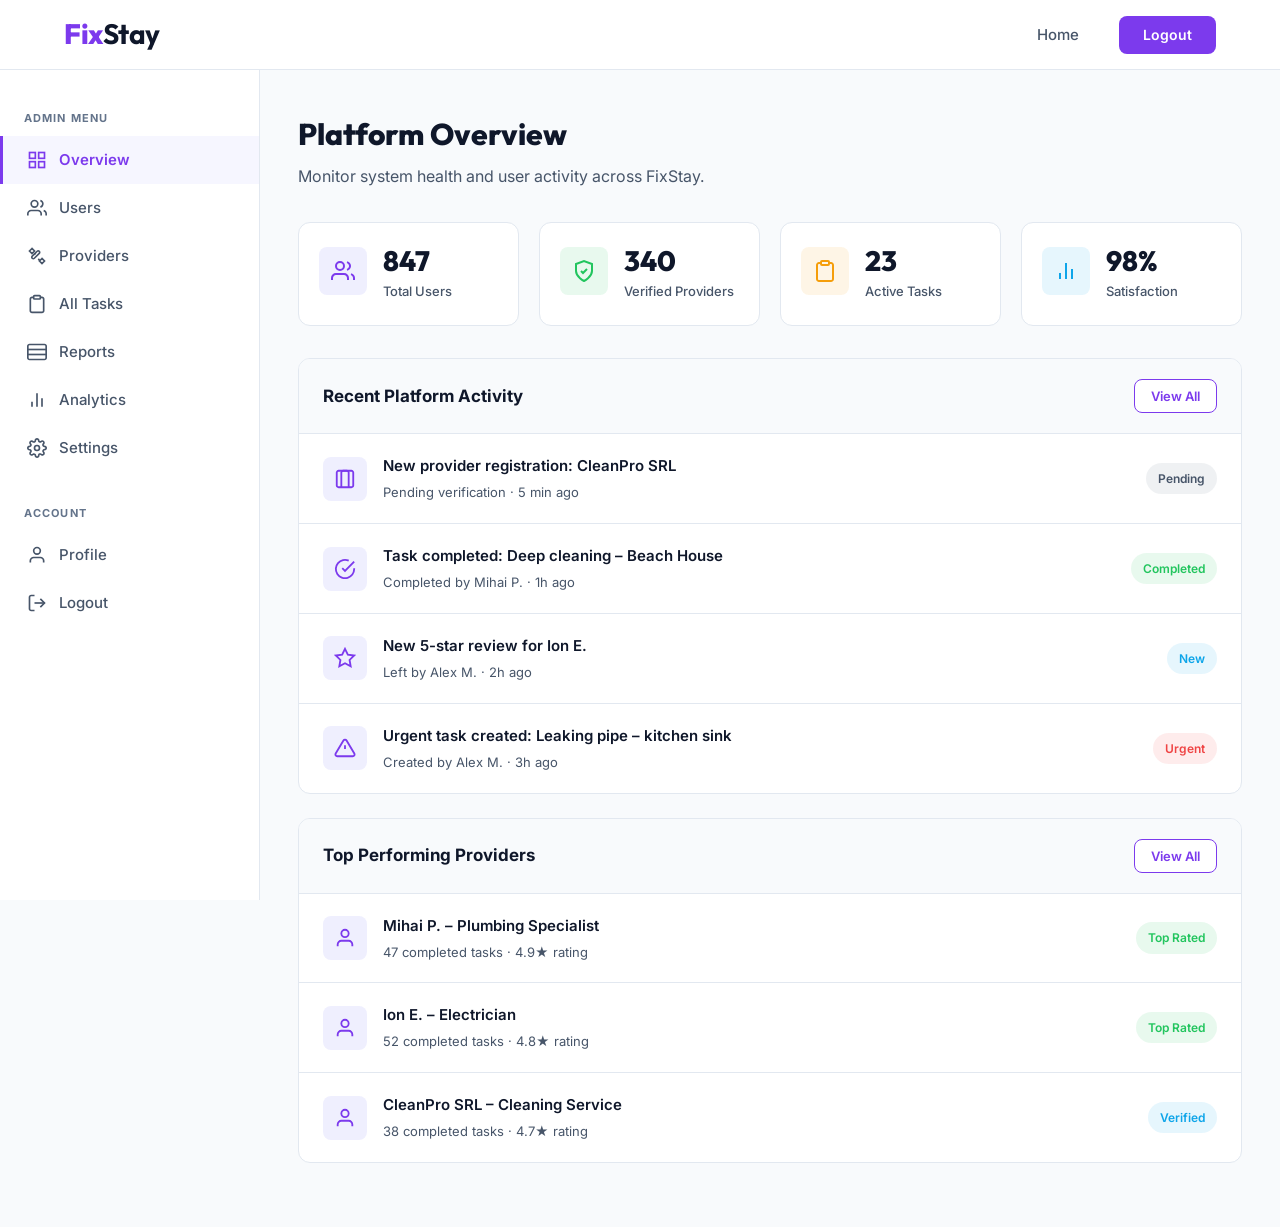
==== dashboard-admin.html @ 051ac206 "finall 2" ====
<!DOCTYPE html>
<html lang="en">
<head>
    <meta charset="UTF-8">
    <meta name="viewport" content="width=device-width, initial-scale=1.0">
    <title>FixStay – Admin Dashboard</title>
    <link rel="stylesheet" href="style.css">
</head>
<body>

<header>
    <h2 class="logo"><a href="front.html">Fix<span>Stay</span></a></h2>
    <nav class="navigation" id="navMenu">
        <a href="front.html">Home</a>
        <button class="btnLogin-popup" onclick="location.href='login.html'">Logout</button>
    </nav>
    <button class="hamburger" id="hamburger"><span></span><span></span><span></span></button>
</header>

<div class="dashboard-page">
    <div class="dash-layout">

        <aside class="sidebar">
            <span class="sidebar-label">Admin Menu</span>
            <a class="sidebar-item active" href="#">
                <svg viewBox="0 0 24 24" xmlns="http://www.w3.org/2000/svg">
                    <rect x="3" y="3" width="7" height="7"/><rect x="14" y="3" width="7" height="7"/>
                    <rect x="14" y="14" width="7" height="7"/><rect x="3" y="14" width="7" height="7"/>
                </svg>
                Overview
            </a>
            <a class="sidebar-item" href="#">
                <svg viewBox="0 0 24 24" xmlns="http://www.w3.org/2000/svg">
                    <path d="M17 21V19C17 17.9391 16.5786 16.9217 15.8284 16.1716C15.0783 15.4214 14.0609 15 13 15H5C3.93913 15 2.92172 15.4214 2.17157 16.1716C1.42143 16.9217 1 17.9391 1 19V21"/>
                    <circle cx="9" cy="7" r="4"/>
                    <path d="M23 21V19C22.9993 18.1137 22.7044 17.2528 22.1614 16.5523C21.6184 15.8519 20.8581 15.3516 20 15.13"/>
                    <path d="M16 3.13C16.8604 3.35031 17.623 3.85071 18.1676 4.55232C18.7122 5.25392 19.0078 6.11683 19.0078 7.005C19.0078 7.89318 18.7122 8.75608 18.1676 9.45769C17.623 10.1593 16.8604 10.6597 16 10.88"/>
                </svg>
                Users
            </a>
            <a class="sidebar-item" href="#">
                <svg viewBox="0 0 24 24" xmlns="http://www.w3.org/2000/svg">
                    <path d="M14.7 6.3C15.4 7 15.4 8.1 14.7 8.8L8.8 14.7C8.1 15.4 7 15.4 6.3 14.7C5.6 14 5.6 12.9 6.3 12.2L12.2 6.3C12.9 5.6 14 5.6 14.7 6.3Z"/>
                    <path d="M8.5 10.5L10.5 8.5"/><path d="M15.5 17.5L13.5 15.5"/>
                    <path d="M6 3L3 6L6 9L9 6L6 3Z"/><path d="M18 15L15 18L18 21L21 18L18 15Z"/>
                </svg>
                Providers
            </a>
            <a class="sidebar-item" href="#">
                <svg viewBox="0 0 24 24" xmlns="http://www.w3.org/2000/svg">
                    <path d="M16 4H18C18.5304 4 19.0391 4.21071 19.4142 4.58579C19.7893 4.96086 20 5.46957 20 6V20C20 20.5304 19.7893 21.0391 19.4142 21.4142C19.0391 21.7893 18.5304 22 18 22H6C5.46957 22 4.96086 21.7893 4.58579 21.4142C4.21071 21.0391 4 20.5304 4 20V6C4 5.46957 4.21071 4.96086 4.58579 4.58579C4.96086 4.21071 5.46957 4 6 4H8"/>
                    <rect x="8" y="2" width="8" height="4" rx="1"/>
                </svg>
                All Tasks
            </a>
            <a class="sidebar-item" href="#">
                <svg viewBox="0 0 24 24" xmlns="http://www.w3.org/2000/svg">
                    <path d="M3 3H21C21.5304 3 22.0391 3.21071 22.4142 3.58579C22.7893 3.96086 23 4.46957 23 5V19C23 19.5304 22.7893 20.0391 22.4142 20.4142C22.0391 20.7893 21.5304 21 21 21H3C2.46957 21 1.96086 20.7893 1.58579 20.4142C1.21071 20.0391 1 19.5304 1 19V5C1 4.46957 1.21071 3.96086 1.58579 3.58579C1.96086 3.21071 2.46957 3 3 3Z"/>
                    <path d="M1 9H23"/>
                    <path d="M1 15H23"/>
                </svg>
                Reports
            </a>
            <a class="sidebar-item" href="#">
                <svg viewBox="0 0 24 24" xmlns="http://www.w3.org/2000/svg">
                    <path d="M18 20V10"/><path d="M12 20V4"/><path d="M6 20V14"/>
                </svg>
                Analytics
            </a>
            <a class="sidebar-item" href="#">
                <svg viewBox="0 0 24 24" xmlns="http://www.w3.org/2000/svg">
                    <circle cx="12" cy="12" r="3"/>
                    <path d="M19.4 15C19.2669 15.3016 19.2272 15.6362 19.286 15.9606C19.3448 16.285 19.4995 16.5843 19.73 16.82L19.79 16.88C19.976 17.0657 20.1235 17.2863 20.2241 17.5291C20.3248 17.7719 20.3766 18.0322 20.3766 18.295C20.3766 18.5578 20.3248 18.8181 20.2241 19.0609C20.1235 19.3037 19.976 19.5243 19.79 19.71C19.6043 19.896 19.3837 20.0435 19.1409 20.1441C18.8981 20.2448 18.6378 20.2966 18.375 20.2966C18.1122 20.2966 17.8519 20.2448 17.6091 20.1441C17.3663 20.0435 17.1457 19.896 16.96 19.71L16.9 19.65C16.6643 19.4195 16.365 19.2648 16.0406 19.206C15.7162 19.1472 15.3816 19.1869 15.08 19.32C14.7842 19.4468 14.532 19.6572 14.3543 19.9255C14.1766 20.1938 14.0813 20.5082 14.08 20.83V21C14.08 21.5304 13.8693 22.0391 13.4942 22.4142C13.1191 22.7893 12.6104 23 12.08 23C11.5496 23 11.0409 22.7893 10.6658 22.4142C10.2907 22.0391 10.08 21.5304 10.08 21V20.91C10.0723 20.579 9.96512 20.258 9.77251 19.9887C9.5799 19.7194 9.31074 19.5143 9 19.4C8.69838 19.2669 8.36381 19.2272 8.03941 19.286C7.71502 19.3448 7.41568 19.4995 7.18 19.73L7.12 19.79C6.93425 19.976 6.71368 20.1235 6.47088 20.2241C6.22808 20.3248 5.96783 20.3766 5.705 20.3766C5.44217 20.3766 5.18192 20.3248 4.93912 20.2241C4.69632 20.1235 4.47575 19.976 4.29 19.79C4.10405 19.6043 3.95653 19.3837 3.85588 19.1409C3.75523 18.8981 3.70343 18.6378 3.70343 18.375C3.70343 18.1122 3.75523 17.8519 3.85588 17.6091C3.95653 17.3663 4.10405 17.1457 4.29 16.96L4.35 16.9C4.58054 16.6643 4.73519 16.365 4.794 16.0406C4.85282 15.7162 4.81312 15.3816 4.68 15.08C4.55324 14.7842 4.34276 14.532 4.07447 14.3543C3.80618 14.1766 3.49179 14.0813 3.17 14.08H3C2.46957 14.08 1.96086 13.8693 1.58579 13.4942C1.21071 13.1191 1 12.6104 1 12.08C1 11.5496 1.21071 11.0409 1.58579 10.6658C1.96086 10.2907 2.46957 10.08 3 10.08H3.09C3.42099 10.0723 3.742 9.96512 4.0113 9.77251C4.28059 9.5799 4.48572 9.31074 4.6 9C4.73312 8.69838 4.77282 8.36381 4.714 8.03941C4.65519 7.71502 4.50054 7.41568 4.27 7.18L4.21 7.12C4.02405 6.93425 3.87653 6.71368 3.77588 6.47088C3.67523 6.22808 3.62343 5.96783 3.62343 5.705C3.62343 5.44217 3.67523 5.18192 3.77588 4.93912C3.87653 4.69632 4.02405 4.47575 4.21 4.29C4.39575 4.10405 4.61632 3.95653 4.85912 3.85588C5.10192 3.75523 5.36217 3.70343 5.625 3.70343C5.88783 3.70343 6.14808 3.75523 6.39088 3.85588C6.63368 3.95653 6.85425 4.10405 7.04 4.29L7.1 4.35C7.33568 4.58054 7.63502 4.73519 7.95941 4.794C8.28381 4.85282 8.61838 4.81312 8.92 4.68H9C9.29577 4.55324 9.54802 4.34276 9.72569 4.07447C9.90337 3.80618 9.99872 3.49179 10 3.17V3C10 2.46957 10.2107 1.96086 10.5858 1.58579C10.9609 1.21071 11.4696 1 12 1C12.5304 1 13.0391 1.21071 13.4142 1.58579C13.7893 1.96086 14 2.46957 14 3V3.09C14.0013 3.41179 14.0966 3.72618 14.2743 3.99447C14.452 4.26276 14.7042 4.47324 15 4.6C15.3016 4.73312 15.6362 4.77282 15.9606 4.714C16.285 4.65519 16.5843 4.50054 16.82 4.27L16.88 4.21C17.0657 4.02405 17.2863 3.87653 17.5291 3.77588C17.7719 3.67523 18.0322 3.62343 18.295 3.62343C18.5578 3.62343 18.8181 3.67523 19.0609 3.77588C19.3037 3.87653 19.5243 4.02405 19.71 4.21C19.896 4.39575 20.0435 4.61632 20.1441 4.85912C20.2448 5.10192 20.2966 5.36217 20.2966 5.625C20.2966 5.88783 20.2448 6.14808 20.1441 6.39088C20.0435 6.63368 19.896 6.85425 19.71 7.04L19.65 7.1C19.4195 7.33568 19.2648 7.63502 19.206 7.95941C19.1472 8.28381 19.1869 8.61838 19.32 8.92V9C19.4468 9.29577 19.6572 9.54802 19.9255 9.72569C20.1938 9.90337 20.5082 9.99872 20.83 10H21C21.5304 10 22.0391 10.2107 22.4142 10.5858C22.7893 10.9609 23 11.4696 23 12C23 12.5304 22.7893 13.0391 22.4142 13.4142C22.0391 13.7893 21.5304 14 21 14H20.91C20.5882 14.0013 20.2738 14.0966 20.0055 14.2743C19.7372 14.452 19.5268 14.7042 19.4 15Z"/>
                </svg>
                Settings
            </a>
            <br>
            <span class="sidebar-label">Account</span>
            <a class="sidebar-item" href="#">
                <svg viewBox="0 0 24 24" xmlns="http://www.w3.org/2000/svg">
                    <path d="M20 21V19C20 17.9391 19.5786 16.9217 18.8284 16.1716C18.0783 15.4214 17.0609 15 16 15H8C6.93913 15 5.92172 15.4214 5.17157 16.1716C4.42143 16.9217 4 17.9391 4 19V21"/>
                    <circle cx="12" cy="7" r="4"/>
                </svg>
                Profile
            </a>
            <a class="sidebar-item" href="login.html">
                <svg viewBox="0 0 24 24" xmlns="http://www.w3.org/2000/svg">
                    <path d="M9 21H5C4.46957 21 3.96086 20.7893 3.58579 20.4142C3.21071 20.0391 3 19.5304 3 19V5C3 4.46957 3.21071 3.96086 3.58579 3.58579C3.96086 3.21071 4.46957 3 5 3H9"/>
                    <path d="M16 17L21 12L16 7"/><path d="M21 12H9"/>
                </svg>
                Logout
            </a>
        </aside>

        <main class="dash-content">
            <div class="dash-greeting">
                <h2>Platform Overview</h2>
                <p>Monitor system health and user activity across FixStay.</p>
            </div>

            <div class="dash-stats">
                <div class="dash-stat">
                    <div class="dash-stat-icon primary">
                        <svg viewBox="0 0 24 24" xmlns="http://www.w3.org/2000/svg">
                            <path d="M17 21V19C17 17.9391 16.5786 16.9217 15.8284 16.1716C15.0783 15.4214 14.0609 15 13 15H5C3.93913 15 2.92172 15.4214 2.17157 16.1716C1.42143 16.9217 1 17.9391 1 19V21"/>
                            <circle cx="9" cy="7" r="4"/>
                            <path d="M23 21V19C22.9993 18.1137 22.7044 17.2528 22.1614 16.5523C21.6184 15.8519 20.8581 15.3516 20 15.13"/>
                            <path d="M16 3.13C16.8604 3.35031 17.623 3.85071 18.1676 4.55232C18.7122 5.25392 19.0078 6.11683 19.0078 7.005C19.0078 7.89318 18.7122 8.75608 18.1676 9.45769C17.623 10.1593 16.8604 10.6597 16 10.88"/>
                        </svg>
                    </div>
                    <div><div class="dash-stat-num">847</div><div class="dash-stat-label">Total Users</div></div>
                </div>
                <div class="dash-stat">
                    <div class="dash-stat-icon success">
                        <svg viewBox="0 0 24 24" xmlns="http://www.w3.org/2000/svg">
                            <path d="M12 22C12 22 20 18 20 12V5L12 2L4 5V12C4 18 12 22 12 22Z"/>
                            <path d="M9 12L11 14L15 10"/>
                        </svg>
                    </div>
                    <div><div class="dash-stat-num">340</div><div class="dash-stat-label">Verified Providers</div></div>
                </div>
                <div class="dash-stat">
                    <div class="dash-stat-icon warning">
                        <svg viewBox="0 0 24 24" xmlns="http://www.w3.org/2000/svg">
                            <path d="M16 4H18C18.5304 4 19.0391 4.21071 19.4142 4.58579C19.7893 4.96086 20 5.46957 20 6V20C20 20.5304 19.7893 21.0391 19.4142 21.4142C19.0391 21.7893 18.5304 22 18 22H6C5.46957 22 4.96086 21.7893 4.58579 21.4142C4.21071 21.0391 4 20.5304 4 20V6C4 5.46957 4.21071 4.96086 4.58579 4.58579C4.96086 4.21071 5.46957 4 6 4H8"/>
                            <rect x="8" y="2" width="8" height="4" rx="1"/>
                        </svg>
                    </div>
                    <div><div class="dash-stat-num">23</div><div class="dash-stat-label">Active Tasks</div></div>
                </div>
                <div class="dash-stat">
                    <div class="dash-stat-icon secondary">
                        <svg viewBox="0 0 24 24" xmlns="http://www.w3.org/2000/svg">
                            <path d="M18 20V10"/><path d="M12 20V4"/><path d="M6 20V14"/>
                        </svg>
                    </div>
                    <div><div class="dash-stat-num">98%</div><div class="dash-stat-label">Satisfaction</div></div>
                </div>
            </div>

            <!-- Recent Activity -->
            <div class="dash-panel">
                <div class="dash-panel-header">
                    <h3>Recent Platform Activity</h3>
                    <button class="btn-sm outline">View All</button>
                </div>
                <div class="task-list">
                    <div class="task-item">
                        <div class="task-icon">
                            <svg viewBox="0 0 24 24" xmlns="http://www.w3.org/2000/svg">
                                <path d="M16 21V5C16 4.46957 15.7893 3.96086 15.4142 3.58579C15.0391 3.21071 14.5304 3 14 3H10C9.46957 3 8.96086 3.21071 8.58579 3.58579C8.21071 3.96086 8 4.46957 8 5V21"/>
                                <path d="M3 5C3 4.46957 3.21071 3.96086 3.58579 3.58579C3.96086 3.21071 4.46957 3 5 3H19C19.5304 3 20.0391 3.21071 20.4142 3.58579C20.7893 3.96086 21 4.46957 21 5V19C21 19.5304 20.7893 20.0391 20.4142 20.4142C20.0391 20.7893 19.5304 21 19 21H5C4.46957 21 3.96086 20.7893 3.58579 20.4142C3.21071 20.0391 3 19.5304 3 19V5Z"/>
                            </svg>
                        </div>
                        <div class="task-info">
                            <div class="task-title">New provider registration: CleanPro SRL</div>
                            <div class="task-meta">Pending verification · 5 min ago</div>
                        </div>
                        <span class="badge pending">Pending</span>
                    </div>
                    <div class="task-item">
                        <div class="task-icon">
                            <svg viewBox="0 0 24 24" xmlns="http://www.w3.org/2000/svg">
                                <path d="M22 11.08V12C21.9988 14.1564 21.3005 16.2547 20.0093 17.9818C18.7182 19.709 16.9033 20.9725 14.8354 21.5839C12.7674 22.1953 10.5573 22.1219 8.53447 21.3746C6.51168 20.6273 4.78465 19.2461 3.61096 17.4371C2.43727 15.628 1.87979 13.4881 2.02168 11.3363C2.16356 9.18455 2.99721 7.13631 4.39828 5.49706C5.79935 3.85781 7.69279 2.71537 9.79619 2.24013C11.8996 1.7649 14.1003 1.98232 16.07 2.85999"/>
                                <path d="M22 4L12 14.01L9 11.01"/>
                            </svg>
                        </div>
                        <div class="task-info">
                            <div class="task-title">Task completed: Deep cleaning – Beach House</div>
                            <div class="task-meta">Completed by Mihai P. · 1h ago</div>
                        </div>
                        <span class="badge done">Completed</span>
                    </div>
                    <div class="task-item">
                        <div class="task-icon">
                            <svg viewBox="0 0 24 24" xmlns="http://www.w3.org/2000/svg">
                                <path d="M12 2L15.09 8.26L22 9.27L17 14.14L18.18 21.02L12 17.77L5.82 21.02L7 14.14L2 9.27L8.91 8.26L12 2Z"/>
                            </svg>
                        </div>
                        <div class="task-info">
                            <div class="task-title">New 5-star review for Ion E.</div>
                            <div class="task-meta">Left by Alex M. · 2h ago</div>
                        </div>
                        <span class="badge new">New</span>
                    </div>
                    <div class="task-item">
                        <div class="task-icon">
                            <svg viewBox="0 0 24 24" xmlns="http://www.w3.org/2000/svg">
                                <path d="M10.29 3.86L1.82 18C1.64537 18.3024 1.55297 18.6453 1.55199 18.9945C1.55101 19.3437 1.64149 19.6871 1.81442 19.9905C1.98735 20.2939 2.23673 20.5467 2.53771 20.7239C2.83869 20.901 3.18109 20.9962 3.53 21H20.47C20.8189 20.9962 21.1613 20.901 21.4623 20.7239C21.7633 20.5467 22.0127 20.2939 22.1856 19.9905C22.3585 19.6871 22.449 19.3437 22.448 18.9945C22.447 18.6453 22.3546 18.3024 22.18 18L13.71 3.86C13.5317 3.56611 13.2807 3.32312 12.9812 3.15448C12.6817 2.98585 12.3438 2.89725 12 2.89725C11.6562 2.89725 11.3183 2.98585 11.0188 3.15448C10.7193 3.32312 10.4683 3.56611 10.29 3.86Z"/>
                                <path d="M12 9V13"/><path d="M12 17H12.01"/>
                            </svg>
                        </div>
                        <div class="task-info">
                            <div class="task-title">Urgent task created: Leaking pipe – kitchen sink</div>
                            <div class="task-meta">Created by Alex M. · 3h ago</div>
                        </div>
                        <span class="badge urgent">Urgent</span>
                    </div>
                </div>
            </div>

            <!-- Provider Stats -->
            <div class="dash-panel">
                <div class="dash-panel-header">
                    <h3>Top Performing Providers</h3>
                    <button class="btn-sm outline">View All</button>
                </div>
                <div class="task-list">
                    <div class="task-item">
                        <div class="task-icon">
                            <svg viewBox="0 0 24 24" xmlns="http://www.w3.org/2000/svg">
                                <path d="M20 21V19C20 17.9391 19.5786 16.9217 18.8284 16.1716C18.0783 15.4214 17.0609 15 16 15H8C6.93913 15 5.92172 15.4214 5.17157 16.1716C4.42143 16.9217 4 17.9391 4 19V21"/>
                                <circle cx="12" cy="7" r="4"/>
                            </svg>
                        </div>
                        <div class="task-info">
                            <div class="task-title">Mihai P. – Plumbing Specialist</div>
                            <div class="task-meta">47 completed tasks · 4.9★ rating</div>
                        </div>
                        <span class="badge done">Top Rated</span>
                    </div>
                    <div class="task-item">
                        <div class="task-icon">
                            <svg viewBox="0 0 24 24" xmlns="http://www.w3.org/2000/svg">
                                <path d="M20 21V19C20 17.9391 19.5786 16.9217 18.8284 16.1716C18.0783 15.4214 17.0609 15 16 15H8C6.93913 15 5.92172 15.4214 5.17157 16.1716C4.42143 16.9217 4 17.9391 4 19V21"/>
                                <circle cx="12" cy="7" r="4"/>
                            </svg>
                        </div>
                        <div class="task-info">
                            <div class="task-title">Ion E. – Electrician</div>
                            <div class="task-meta">52 completed tasks · 4.8★ rating</div>
                        </div>
                        <span class="badge done">Top Rated</span>
                    </div>
                    <div class="task-item">
                        <div class="task-icon">
                            <svg viewBox="0 0 24 24" xmlns="http://www.w3.org/2000/svg">
                                <path d="M20 21V19C20 17.9391 19.5786 16.9217 18.8284 16.1716C18.0783 15.4214 17.0609 15 16 15H8C6.93913 15 5.92172 15.4214 5.17157 16.1716C4.42143 16.9217 4 17.9391 4 19V21"/>
                                <circle cx="12" cy="7" r="4"/>
                            </svg>
                        </div>
                        <div class="task-info">
                            <div class="task-title">CleanPro SRL – Cleaning Service</div>
                            <div class="task-meta">38 completed tasks · 4.7★ rating</div>
                        </div>
                        <span class="badge new">Verified</span>
                    </div>
                </div>
            </div>
        </main>
    </div>
</div>

<script>
    const hamburger = document.getElementById('hamburger');
    const navMenu   = document.getElementById('navMenu');
    hamburger.addEventListener('click', () => {
        hamburger.classList.toggle('open');
        navMenu.classList.toggle('open');
    });
</script>
</body>
</html>
---- style.css ----
@import url('https://fonts.googleapis.com/css2?family=Inter:wght@300;400;500;600;700;800&family=Outfit:wght@700;800&display=swap');

*, *::before, *::after { margin: 0; padding: 0; box-sizing: border-box; }

:root {
    --primary: #7c3aed;
    --primary-dark: #5b21b6;
    --primary-light: #a855f7;
    --secondary: #0ea5e9;
    --success: #22c55e;
    --warning: #f59e0b;
    --danger: #ef4444;
    --white: #ffffff;
    --off-white: #f8fafc;
    --text: #0f172a;
    --text-light: #475569;
    --muted: #64748b;
    --border: #e2e8f0;
    --card-bg: #ffffff;
    --shadow: 0 1px 3px rgba(0,0,0,0.08);
    --shadow-md: 0 4px 16px rgba(0,0,0,0.08);
    --shadow-lg: 0 12px 32px rgba(0,0,0,0.12);
    --nav-h: 70px;
    --radius: 12px;
    --radius-sm: 8px;
    --transition: all 0.2s cubic-bezier(0.4, 0, 0.2, 1);
}

html { scroll-behavior: smooth; }
body { 
    font-family: 'Inter', system-ui, -apple-system, sans-serif; 
    background: var(--off-white); 
    color: var(--text); 
    line-height: 1.6;
    -webkit-font-smoothing: antialiased;
    -moz-osx-font-smoothing: grayscale;
}
a { text-decoration: none; color: inherit; }
button { font-family: inherit; cursor: pointer; border: none; }

/* ── ICON SYSTEM ── */
.icon {
    display: inline-flex;
    align-items: center;
    justify-content: center;
    width: 1.25em;
    height: 1.25em;
}
.icon svg {
    width: 100%;
    height: 100%;
    fill: currentColor;
}

/* ── HEADER ── */
header {
    position: fixed; 
    top: 0; 
    left: 0; 
    width: 100%;
    height: var(--nav-h);
    background: var(--white);
    padding: 0 clamp(1.5rem, 5vw, 80px);
    display: flex; 
    justify-content: space-between; 
    align-items: center;
    z-index: 1000;
    border-bottom: 1px solid var(--border);
    backdrop-filter: blur(12px);
    background: rgba(255, 255, 255, 0.9);
}
.logo {
    font-family: 'Outfit', sans-serif;
    font-size: 1.75rem; 
    font-weight: 800; 
    color: var(--primary);
    user-select: none; 
    letter-spacing: -0.5px;
}
.logo span { 
    color: var(--text);
    font-weight: 700;
}
.navigation { 
    display: flex; 
    align-items: center; 
    gap: 0.5rem; 
}
.navigation a {
    position: relative; 
    font-size: 0.9375rem;
    color: var(--text-light); 
    font-weight: 500; 
    padding: 0.5rem 1rem;
    transition: color 0.2s;
}
.navigation a:hover { 
    color: var(--primary); 
}
.btnLogin-popup {
    height: 38px;
    padding: 0 1.5rem;
    background: var(--primary);
    border-radius: var(--radius-sm);
    font-size: 0.875rem; 
    color: var(--white); 
    font-weight: 600;
    margin-left: 1rem; 
    transition: var(--transition);
}
.btnLogin-popup:hover { 
    background: var(--primary-dark); 
    transform: translateY(-1px);
    box-shadow: var(--shadow-md);
}

.hamburger {
    display: none; 
    flex-direction: column; 
    justify-content: center;
    gap: 5px; 
    width: 40px; 
    height: 40px;
    background: none; 
    cursor: pointer; 
    padding: 5px;
}
.hamburger span {
    display: block; 
    width: 100%; 
    height: 2.5px;
    background: var(--text); 
    border-radius: 3px;
    transition: transform 0.3s, opacity 0.3s; 
    transform-origin: center;
}
.hamburger.open span:nth-child(1) { transform: translateY(7.5px) rotate(45deg); }
.hamburger.open span:nth-child(2) { opacity: 0; }
.hamburger.open span:nth-child(3) { transform: translateY(-7.5px) rotate(-45deg); }

@media (max-width: 860px) {
    header { padding: 0 24px; }
    .navigation {
        display: none; 
        position: absolute;
        top: var(--nav-h); 
        left: 0; 
        right: 0;
        background: var(--white); 
        flex-direction: column;
        align-items: flex-start;
        padding: 1rem 1.5rem 1.5rem; 
        gap: 0;
        box-shadow: var(--shadow-lg);
        border-bottom: 1px solid var(--border);
    }
    .navigation.open { display: flex; }
    .navigation a { 
        font-size: 1rem; 
        padding: 0.875rem 0.5rem; 
        width: 100%; 
        border-bottom: 1px solid var(--border);
    }
    .navigation a:last-of-type { border-bottom: none; }
    .btnLogin-popup { 
        width: 100%; 
        height: 44px; 
        margin-left: 0; 
        margin-top: 0.75rem; 
    }
    .hamburger { display: flex; }
    .logo { font-size: 1.5rem; }
}

/* ── HERO ── */
.hero {
    min-height: 100vh; 
    padding-top: var(--nav-h);
    background: linear-gradient(135deg, #7c3aed 0%, #5b21b6 100%);
    display: flex; 
    align-items: center; 
    position: relative; 
    overflow: hidden;
}
.hero::before {
    content: ''; 
    position: absolute; 
    inset: 0;
    background: 
        radial-gradient(circle at 20% 50%, rgba(255,255,255,0.08) 0%, transparent 50%),
        radial-gradient(circle at 80% 80%, rgba(255,255,255,0.08) 0%, transparent 50%);
}
.hero::after {
    content: '';
    position: absolute;
    bottom: 0;
    left: 0;
    right: 0;
    height: 100px;
    background: linear-gradient(to bottom, transparent, var(--off-white));
}
.hero-inner {
    max-width: 1200px; 
    margin: 0 auto;
    padding: 4rem clamp(1.5rem, 5vw, 80px);
    display: grid; 
    grid-template-columns: 1fr 1fr;
    gap: 4rem; 
    align-items: center; 
    position: relative; 
    z-index: 1;
}
.hero-text { color: var(--white); }
.hero-badge {
    display: inline-flex; 
    align-items: center; 
    gap: 0.625rem;
    background: rgba(255,255,255,0.15); 
    border: 1px solid rgba(255,255,255,0.3);
    border-radius: 50px; 
    padding: 0.5rem 1.25rem;
    font-size: 0.8125rem; 
    font-weight: 600; 
    letter-spacing: 0.025em;
    margin-bottom: 1.5rem;
    animation: fadeUp 0.6s ease both;
}
.hero-badge::before {
    content: '';
    width: 8px;
    height: 8px;
    background: var(--white);
    border-radius: 50%;
    animation: pulse 2s ease-in-out infinite;
}
@keyframes pulse {
    0%, 100% { opacity: 1; }
    50% { opacity: 0.5; }
}
.hero h1 {
    font-family: 'Outfit', sans-serif;
    font-size: clamp(2.5rem, 5vw, 4rem); 
    font-weight: 800;
    line-height: 1.1; 
    margin-bottom: 1.25rem;
    animation: fadeUp 0.6s 0.1s ease both;
}
.hero p {
    font-size: 1.125rem; 
    opacity: 0.9; 
    line-height: 1.7;
    max-width: 48ch; 
    margin-bottom: 2rem;
    animation: fadeUp 0.6s 0.2s ease both;
}
.hero-cta { 
    display: flex; 
    gap: 1rem; 
    flex-wrap: wrap; 
    animation: fadeUp 0.6s 0.3s ease both; 
}
.btn-white {
    background: var(--white); 
    color: var(--primary); 
    padding: 1rem 2rem; 
    border-radius: var(--radius);
    font-size: 1rem; 
    font-weight: 600;
    transition: var(--transition);
    box-shadow: 0 4px 12px rgba(0,0,0,0.1);
}
.btn-white:hover { 
    transform: translateY(-2px); 
    box-shadow: 0 8px 24px rgba(0,0,0,0.15); 
}
.btn-outline-white {
    background: transparent; 
    color: var(--white);
    border: 2px solid rgba(255,255,255,0.8);
    padding: 1rem 2rem; 
    border-radius: var(--radius);
    font-size: 1rem; 
    font-weight: 600;
    transition: var(--transition);
}
.btn-outline-white:hover { 
    background: rgba(255,255,255,0.15); 
    border-color: var(--white);
}
.hero-cards { 
    display: flex; 
    flex-direction: column; 
    gap: 1rem; 
    animation: fadeUp 0.6s 0.4s ease both; 
}
.hero-card {
    background: rgba(255,255,255,0.1); 
    border: 1px solid rgba(255,255,255,0.2);
    border-radius: var(--radius); 
    padding: 1.5rem;
    color: var(--white); 
    backdrop-filter: blur(12px);
    display: flex; 
    align-items: flex-start; 
    gap: 1rem;
    transition: var(--transition);
}
.hero-card:hover { 
    background: rgba(255,255,255,0.15); 
    transform: translateX(4px);
}
.hero-card-icon {
    width: 48px; 
    height: 48px; 
    background: rgba(255,255,255,0.2);
    border-radius: var(--radius-sm); 
    display: flex; 
    align-items: center; 
    justify-content: center;
    flex-shrink: 0;
}
.hero-card-icon svg {
    width: 24px;
    height: 24px;
    stroke: currentColor;
    fill: none;
    stroke-width: 2;
}
.hero-card h4 { 
    font-size: 1.0625rem; 
    font-weight: 700; 
    margin-bottom: 0.375rem; 
}
.hero-card p { 
    font-size: 0.875rem; 
    opacity: 0.85; 
    line-height: 1.5; 
    margin: 0; 
}

@media (max-width: 960px) {
    .hero-inner { 
        grid-template-columns: 1fr; 
        gap: 3rem; 
        text-align: center; 
    }
    .hero-text { 
        display: flex; 
        flex-direction: column; 
        align-items: center; 
    }
    .hero-cta { justify-content: center; }
    .hero-cards { max-width: 500px; margin: 0 auto; }
}

/* ── PAGE SECTIONS ── */
.page-section {
    max-width: 1200px;
    margin: 0 auto;
    padding: 5rem clamp(1.5rem, 5vw, 80px);
}
.section-label {
    text-transform: uppercase;
    font-size: 0.8125rem;
    font-weight: 700;
    letter-spacing: 0.1em;
    color: var(--primary);
    margin-bottom: 0.75rem;
}
.section-title {
    font-family: 'Outfit', sans-serif;
    font-size: clamp(1.875rem, 4vw, 2.5rem);
    font-weight: 800;
    color: var(--text);
    margin-bottom: 1rem;
}
.section-sub {
    font-size: 1.125rem;
    color: var(--text-light);
    max-width: 60ch;
    line-height: 1.6;
}

/* How It Works */
.how-grid {
    display: grid;
    grid-template-columns: repeat(auto-fit, minmax(240px, 1fr));
    gap: 2rem;
    margin-top: 3rem;
}
.step-card {
    background: var(--white);
    border: 1px solid var(--border);
    border-radius: var(--radius);
    padding: 2rem 1.5rem;
    position: relative;
    transition: var(--transition);
}
.step-card:hover {
    transform: translateY(-4px);
    box-shadow: var(--shadow-lg);
    border-color: var(--primary-light);
}
.step-num {
    position: absolute;
    top: 1.5rem;
    right: 1.5rem;
    font-family: 'Outfit', sans-serif;
    font-size: 2rem;
    font-weight: 800;
    color: var(--border);
}
.step-icon {
    width: 56px;
    height: 56px;
    background: linear-gradient(135deg, var(--primary-light), var(--primary));
    border-radius: var(--radius);
    display: flex;
    align-items: center;
    justify-content: center;
    margin-bottom: 1.25rem;
}
.step-icon svg {
    width: 28px;
    height: 28px;
    stroke: var(--white);
    fill: none;
    stroke-width: 2;
}
.step-card h3 {
    font-size: 1.125rem;
    font-weight: 700;
    margin-bottom: 0.75rem;
    color: var(--text);
}
.step-card p {
    font-size: 0.9375rem;
    color: var(--text-light);
    line-height: 1.6;
}

/* Stats */
.stats-row {
    display: grid;
    grid-template-columns: repeat(auto-fit, minmax(200px, 1fr));
    gap: 1.5rem;
    margin-top: 3rem;
}
.stat-card {
    background: var(--white);
    border-radius: var(--radius);
    padding: 2rem 1.5rem;
    border: 1px solid var(--border);
    text-align: center;
    transition: var(--transition);
}
.stat-card:hover {
    transform: translateY(-2px);
    box-shadow: var(--shadow-md);
}
.stat-num {
    font-family: 'Outfit', sans-serif;
    font-size: 2.5rem;
    font-weight: 800;
    background: linear-gradient(135deg, var(--primary), var(--secondary));
    -webkit-background-clip: text;
    -webkit-text-fill-color: transparent;
    background-clip: text;
}
.stat-label {
    font-size: 0.9375rem;
    color: var(--text-light);
    margin-top: 0.5rem;
    font-weight: 500;
}

/* Roles Section */
.roles-section {
    background: linear-gradient(135deg, #1e293b 0%, #0f172a 100%);
    color: var(--white);
    padding: 5rem clamp(1.5rem, 5vw, 80px);
    position: relative;
    overflow: hidden;
}
.roles-section::before {
    content: '';
    position: absolute;
    inset: 0;
    background: 
        radial-gradient(circle at 10% 20%, rgba(99,102,241,0.1) 0%, transparent 50%),
        radial-gradient(circle at 90% 80%, rgba(99,102,241,0.1) 0%, transparent 50%);
}
.roles-inner {
    max-width: 1200px;
    margin: 0 auto;
    position: relative;
    z-index: 1;
}
.roles-section .section-label { color: var(--primary-light); }
.roles-section .section-title { color: var(--white); }
.roles-section .section-sub { color: rgba(255,255,255,0.8); }
.roles-grid {
    display: grid;
    grid-template-columns: repeat(auto-fit, minmax(280px, 1fr));
    gap: 2rem;
    margin-top: 3rem;
}
.role-card {
    background: rgba(255,255,255,0.05);
    border: 1px solid rgba(255,255,255,0.1);
    border-radius: var(--radius);
    padding: 2rem 1.5rem;
    color: var(--white);
    transition: var(--transition);
}
.role-card:hover {
    background: rgba(255,255,255,0.08);
    transform: translateY(-4px);
    border-color: rgba(99,102,241,0.5);
}
.role-icon {
    width: 56px;
    height: 56px;
    background: rgba(99,102,241,0.2);
    border-radius: var(--radius);
    display: flex;
    align-items: center;
    justify-content: center;
    margin-bottom: 1.25rem;
}
.role-icon svg {
    width: 28px;
    height: 28px;
    stroke: var(--primary-light);
    fill: none;
    stroke-width: 2;
}
.role-card h3 {
    font-size: 1.125rem;
    font-weight: 700;
    margin-bottom: 1rem;
}
.role-card ul {
    list-style: none;
    display: flex;
    flex-direction: column;
    gap: 0.625rem;
}
.role-card ul li {
    font-size: 0.9375rem;
    opacity: 0.9;
    display: flex;
    align-items: flex-start;
    gap: 0.75rem;
    line-height: 1.5;
}
.role-card ul li::before {
    content: '';
    width: 4px;
    height: 4px;
    background: var(--primary-light);
    border-radius: 50%;
    margin-top: 0.5rem;
    flex-shrink: 0;
}

/* CTA Section */
.cta-section {
    background: var(--text);
    color: var(--white);
    text-align: center;
    padding: 5rem clamp(1.5rem, 5vw, 80px);
    position: relative;
    overflow: hidden;
}
.cta-section::before {
    content: '';
    position: absolute;
    inset: 0;
    background: 
        radial-gradient(circle at 50% 50%, rgba(99,102,241,0.15) 0%, transparent 70%);
}
.cta-inner {
    max-width: 640px;
    margin: 0 auto;
    position: relative;
    z-index: 1;
}
.cta-section .section-label { color: rgba(255,255,255,0.6); }
.cta-section .section-title { color: var(--white); margin-bottom: 1rem; }
.cta-section p { color: rgba(255,255,255,0.8); margin-bottom: 2rem; font-size: 1.125rem; }
.btn-red {
    background: var(--primary);
    color: var(--white);
    padding: 1rem 2.5rem;
    border-radius: var(--radius);
    font-size: 1rem;
    font-weight: 600;
    transition: var(--transition);
    box-shadow: 0 4px 16px rgba(99,102,241,0.4);
}
.btn-red:hover {
    background: var(--primary-light);
    transform: translateY(-2px);
    box-shadow: 0 8px 24px rgba(99,102,241,0.5);
}

/* Footer */
footer {
    background: #0a0a0a;
    color: rgba(255,255,255,0.6);
    padding: 3rem clamp(1.5rem, 5vw, 80px);
    border-top: 1px solid rgba(255,255,255,0.1);
}
.footer-inner {
    max-width: 1200px;
    margin: 0 auto;
    display: flex;
    justify-content: space-between;
    align-items: center;
    flex-wrap: wrap;
    gap: 1rem;
}
.footer-logo {
    font-family: 'Outfit', sans-serif;
    font-size: 1.5rem;
    font-weight: 800;
    color: var(--primary-light);
}
footer p {
    font-size: 0.875rem;
}

/* ── AUTH PAGE ── */
.auth-page {
    min-height: 100vh;
    padding-top: var(--nav-h);
    display: flex;
    align-items: center;
    justify-content: center;
    background: linear-gradient(135deg, #f8fafc 0%, #e2e8f0 100%);
    padding-bottom: 3rem;
}
.auth-wrapper {
    background: var(--white);
    border-radius: 16px;
    box-shadow: var(--shadow-lg);
    width: 100%;
    max-width: 480px;
    margin: 2rem clamp(1rem, 5vw, 2rem);
    overflow: hidden;
    border: 1px solid var(--border);
}
.auth-header {
    background: linear-gradient(135deg, var(--primary), var(--primary-dark));
    padding: 2.5rem 2rem;
    color: var(--white);
    text-align: center;
}
.auth-header .logo {
    font-family: 'Outfit', sans-serif;
    font-size: 1.75rem;
    color: var(--white);
    display: block;
    margin-bottom: 0.75rem;
}
.auth-header h2 {
    font-size: 1.5rem;
    font-weight: 700;
    margin-bottom: 0.375rem;
}
.auth-header p {
    font-size: 0.9375rem;
    opacity: 0.9;
}
.auth-tabs {
    display: flex;
    border-bottom: 1px solid var(--border);
    background: var(--off-white);
}
.auth-tab {
    flex: 1;
    padding: 1rem;
    background: none;
    font-size: 0.9375rem;
    font-weight: 600;
    color: var(--muted);
    cursor: pointer;
    border-bottom: 3px solid transparent;
    transition: var(--transition);
}
.auth-tab.active {
    color: var(--primary);
    border-bottom-color: var(--primary);
    background: var(--white);
}
.auth-body {
    padding: 2rem;
}
.auth-form {
    display: none;
}
.auth-form.active {
    display: block;
}
.form-group {
    margin-bottom: 1.25rem;
}
.form-group label {
    display: block;
    font-size: 0.875rem;
    font-weight: 600;
    color: var(--text);
    margin-bottom: 0.5rem;
}
.form-group input,
.form-group select {
    width: 100%;
    padding: 0.75rem 1rem;
    border: 1.5px solid var(--border);
    border-radius: var(--radius-sm);
    font-size: 0.9375rem;
    font-family: inherit;
    color: var(--text);
    background: var(--white);
    transition: var(--transition);
    outline: none;
}
.form-group input:focus,
.form-group select:focus {
    border-color: var(--primary);
    box-shadow: 0 0 0 3px rgba(99,102,241,0.1);
}
.form-row {
    display: grid;
    grid-template-columns: 1fr 1fr;
    gap: 1rem;
}
.btn-form {
    width: 100%;
    padding: 0.875rem;
    background: var(--primary);
    color: var(--white);
    border-radius: var(--radius-sm);
    font-size: 1rem;
    font-weight: 600;
    margin-top: 0.5rem;
    transition: var(--transition);
}
.btn-form:hover {
    background: var(--primary-dark);
    transform: translateY(-1px);
    box-shadow: var(--shadow-md);
}
.auth-switch {
    text-align: center;
    margin-top: 1.5rem;
    font-size: 0.875rem;
    color: var(--text-light);
}
.auth-switch a {
    color: var(--primary);
    font-weight: 600;
    transition: color 0.2s;
}
.auth-switch a:hover {
    color: var(--primary-dark);
}

/* ── DASHBOARD ── */
.dashboard-page {
    padding-top: var(--nav-h);
    min-height: 100vh;
    background: var(--off-white);
}
.dash-layout {
    display: grid;
    grid-template-columns: 260px 1fr;
    min-height: calc(100vh - var(--nav-h));
}
.sidebar {
    background: var(--white);
    border-right: 1px solid var(--border);
    padding: 2rem 0;
    position: sticky;
    top: var(--nav-h);
    height: calc(100vh - var(--nav-h));
    overflow-y: auto;
}
.sidebar-label {
    font-size: 0.6875rem;
    font-weight: 700;
    letter-spacing: 0.1em;
    text-transform: uppercase;
    color: var(--muted);
    padding: 0.5rem 1.5rem;
    display: block;
}
.sidebar-item {
    display: flex;
    align-items: center;
    gap: 0.75rem;
    padding: 0.75rem 1.5rem;
    font-size: 0.9375rem;
    font-weight: 500;
    color: var(--text-light);
    cursor: pointer;
    border-left: 3px solid transparent;
    transition: var(--transition);
    text-decoration: none;
}
.sidebar-item:hover {
    background: var(--off-white);
    color: var(--primary);
}
.sidebar-item.active {
    background: rgba(99,102,241,0.06);
    color: var(--primary);
    font-weight: 600;
    border-left-color: var(--primary);
}
.sidebar-item .icon {
    flex-shrink: 0;
}
.sidebar-item svg {
    width: 20px;
    height: 20px;
    stroke: currentColor;
    fill: none;
    stroke-width: 2;
}
.dash-content {
    padding: 2.5rem clamp(1.5rem, 3vw, 2.5rem);
}
.dash-greeting {
    margin-bottom: 2rem;
}
.dash-greeting h2 {
    font-family: 'Outfit', sans-serif;
    font-size: 1.875rem;
    font-weight: 800;
    color: var(--text);
}
.dash-greeting p {
    font-size: 1rem;
    color: var(--text-light);
    margin-top: 0.375rem;
}
.dash-stats {
    display: grid;
    grid-template-columns: repeat(auto-fit, minmax(200px, 1fr));
    gap: 1.25rem;
    margin-bottom: 2rem;
}
.dash-stat {
    background: var(--white);
    border: 1px solid var(--border);
    border-radius: var(--radius);
    padding: 1.5rem 1.25rem;
    display: flex;
    align-items: flex-start;
    gap: 1rem;
    transition: var(--transition);
}
.dash-stat:hover {
    transform: translateY(-2px);
    box-shadow: var(--shadow-md);
}
.dash-stat-icon {
    width: 48px;
    height: 48px;
    border-radius: var(--radius-sm);
    display: flex;
    align-items: center;
    justify-content: center;
    flex-shrink: 0;
}
.dash-stat-icon svg {
    width: 24px;
    height: 24px;
    stroke: currentColor;
    fill: none;
    stroke-width: 2;
}
.dash-stat-icon.primary { background: rgba(99,102,241,0.1); color: var(--primary); }
.dash-stat-icon.success { background: rgba(34,197,94,0.1); color: var(--success); }
.dash-stat-icon.warning { background: rgba(245,158,11,0.1); color: var(--warning); }
.dash-stat-icon.danger { background: rgba(239,68,68,0.1); color: var(--danger); }
.dash-stat-icon.secondary { background: rgba(14,165,233,0.1); color: var(--secondary); }
/* Legacy color support */
.dash-stat-icon.red { background: rgba(99,102,241,0.1); color: var(--primary); }
.dash-stat-icon.orange { background: rgba(245,158,11,0.1); color: var(--warning); }
.dash-stat-icon.green { background: rgba(34,197,94,0.1); color: var(--success); }
.dash-stat-icon.blue { background: rgba(14,165,233,0.1); color: var(--secondary); }
.dash-stat-num {
    font-size: 1.75rem;
    font-weight: 800;
    color: var(--text);
    line-height: 1;
    font-family: 'Outfit', sans-serif;
}
.dash-stat-label {
    font-size: 0.8125rem;
    color: var(--text-light);
    margin-top: 0.375rem;
    font-weight: 500;
}
.dash-panel {
    background: var(--white);
    border: 1px solid var(--border);
    border-radius: var(--radius);
    overflow: hidden;
    margin-bottom: 1.5rem;
}
.dash-panel-header {
    padding: 1.25rem 1.5rem;
    border-bottom: 1px solid var(--border);
    display: flex;
    justify-content: space-between;
    align-items: center;
    background: var(--off-white);
}
.dash-panel-header h3 {
    font-size: 1.0625rem;
    font-weight: 700;
    color: var(--text);
}
.btn-sm {
    padding: 0.5rem 1rem;
    background: var(--white);
    color: var(--primary);
    border: 1.5px solid var(--primary);
    border-radius: var(--radius-sm);
    font-size: 0.8125rem;
    font-weight: 600;
    transition: var(--transition);
}
.btn-sm:hover {
    background: var(--primary);
    color: var(--white);
}
.btn-sm.outline {
    background: var(--white);
    color: var(--primary);
    border: 1.5px solid var(--primary);
}
.btn-sm.outline:hover {
    background: var(--primary);
    color: var(--white);
}
.task-list {
    padding: 0;
}
.task-item {
    display: flex;
    align-items: center;
    gap: 1rem;
    padding: 1.25rem 1.5rem;
    border-bottom: 1px solid var(--border);
    transition: var(--transition);
}
.task-item:last-child {
    border-bottom: none;
}
.task-item:hover {
    background: var(--off-white);
}
.task-icon {
    width: 44px;
    height: 44px;
    border-radius: var(--radius-sm);
    background: rgba(99,102,241,0.1);
    display: flex;
    align-items: center;
    justify-content: center;
    flex-shrink: 0;
    color: var(--primary);
}
.task-icon svg {
    width: 22px;
    height: 22px;
    stroke: currentColor;
    fill: none;
    stroke-width: 2;
}
.task-info {
    flex: 1;
    min-width: 0;
}
.task-title {
    font-size: 0.9375rem;
    font-weight: 600;
    color: var(--text);
    white-space: nowrap;
    overflow: hidden;
    text-overflow: ellipsis;
}
.task-meta {
    font-size: 0.8125rem;
    color: var(--text-light);
    margin-top: 0.25rem;
}
.badge {
    display: inline-flex;
    align-items: center;
    padding: 0.375rem 0.75rem;
    border-radius: 50px;
    font-size: 0.75rem;
    font-weight: 600;
    white-space: nowrap;
    flex-shrink: 0;
}
.badge.urgent {
    background: rgba(239,68,68,0.1);
    color: var(--danger);
}
.badge.progress {
    background: rgba(245,158,11,0.1);
    color: var(--warning);
}
.badge.done {
    background: rgba(34,197,94,0.1);
    color: var(--success);
}
.badge.pending {
    background: rgba(100,116,139,0.1);
    color: #475569;
}
.badge.new {
    background: rgba(14,165,233,0.1);
    color: var(--secondary);
}

@keyframes fadeUp {
    from {
        opacity: 0;
        transform: translateY(20px);
    }
    to {
        opacity: 1;
        transform: translateY(0);
    }
}

@media (max-width: 768px) {
    .dash-layout {
        grid-template-columns: 1fr;
    }
    .sidebar {
        display: none;
    }
    .form-row {
        grid-template-columns: 1fr;
    }
    .hero-inner {
        padding: 3rem 1.5rem;
    }
    .page-section {
        padding: 3rem 1.5rem;
    }
}
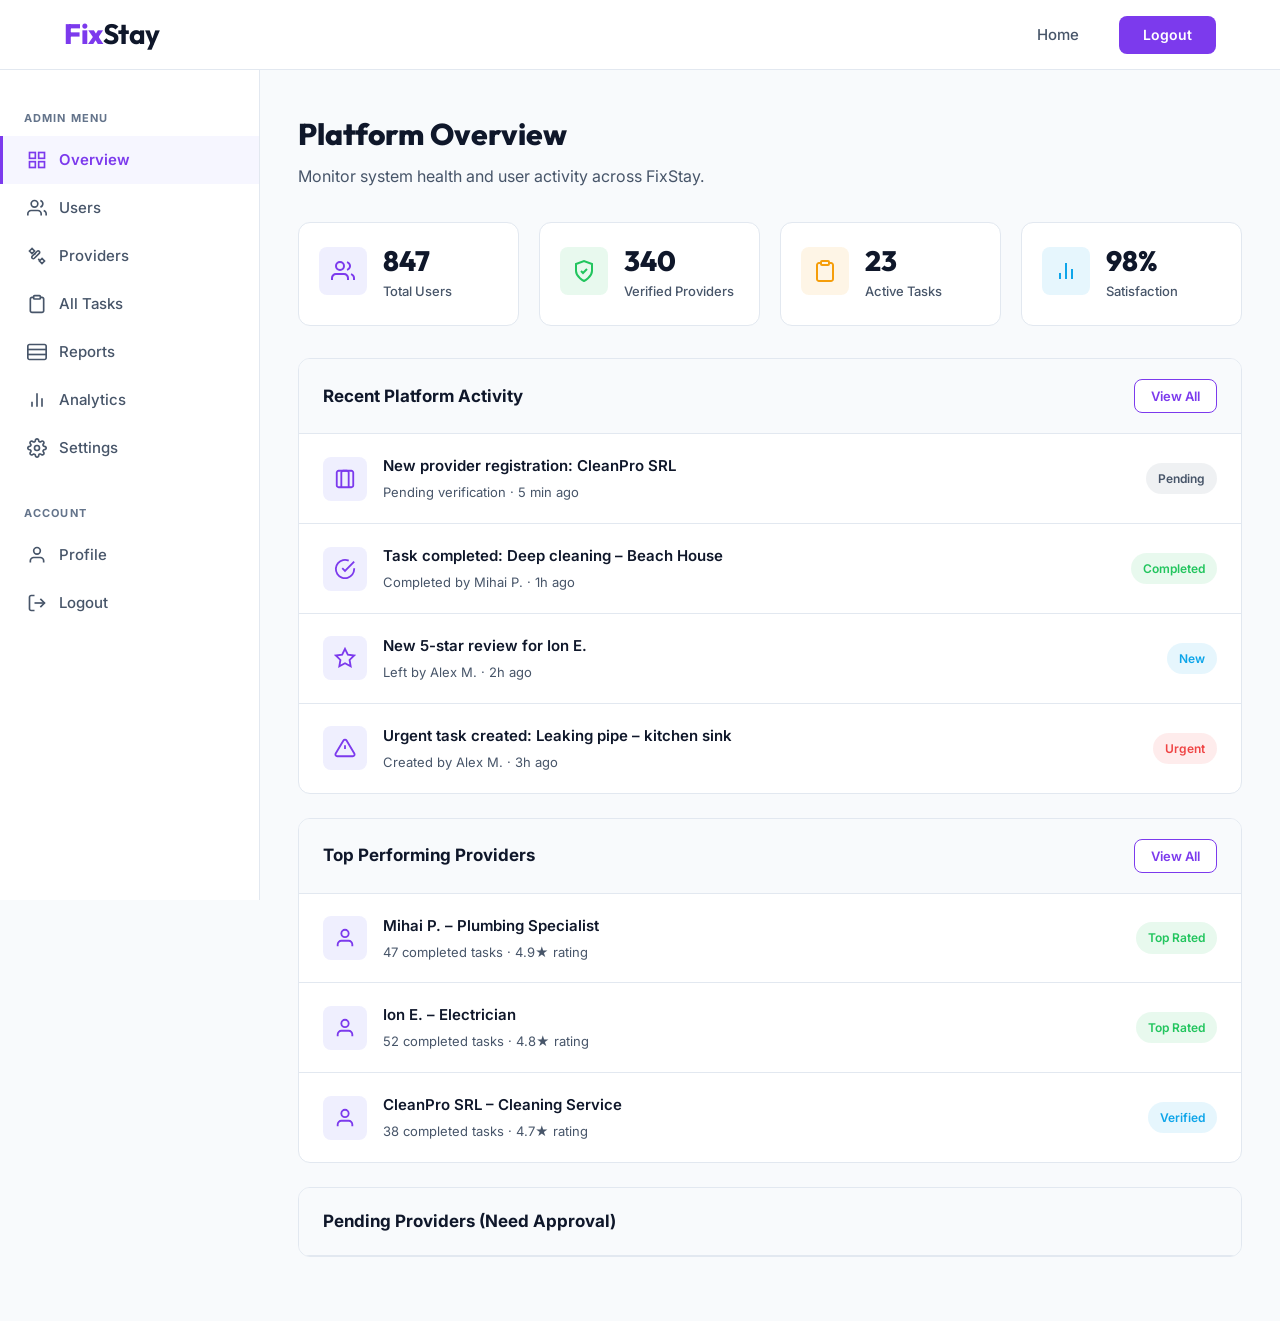
==== commit 3989d030: "provider testing" ====
--- a/dashboard-admin.html
+++ b/dashboard-admin.html
@@ -1,263 +1,365 @@
 <!DOCTYPE html>
 <html lang="en">
+
 <head>
     <meta charset="UTF-8">
     <meta name="viewport" content="width=device-width, initial-scale=1.0">
     <title>FixStay – Admin Dashboard</title>
-    <link rel="stylesheet" href="style.css">
+    <link rel="stylesheet" href="style/style.css">
 </head>
+
 <body>
 
-<header>
-    <h2 class="logo"><a href="front.html">Fix<span>Stay</span></a></h2>
-    <nav class="navigation" id="navMenu">
-        <a href="front.html">Home</a>
-        <button class="btnLogin-popup" onclick="location.href='login.html'">Logout</button>
-    </nav>
-    <button class="hamburger" id="hamburger"><span></span><span></span><span></span></button>
-</header>
-
-<div class="dashboard-page">
-    <div class="dash-layout">
-
-        <aside class="sidebar">
-            <span class="sidebar-label">Admin Menu</span>
-            <a class="sidebar-item active" href="#">
-                <svg viewBox="0 0 24 24" xmlns="http://www.w3.org/2000/svg">
-                    <rect x="3" y="3" width="7" height="7"/><rect x="14" y="3" width="7" height="7"/>
-                    <rect x="14" y="14" width="7" height="7"/><rect x="3" y="14" width="7" height="7"/>
-                </svg>
-                Overview
-            </a>
-            <a class="sidebar-item" href="#">
-                <svg viewBox="0 0 24 24" xmlns="http://www.w3.org/2000/svg">
-                    <path d="M17 21V19C17 17.9391 16.5786 16.9217 15.8284 16.1716C15.0783 15.4214 14.0609 15 13 15H5C3.93913 15 2.92172 15.4214 2.17157 16.1716C1.42143 16.9217 1 17.9391 1 19V21"/>
-                    <circle cx="9" cy="7" r="4"/>
-                    <path d="M23 21V19C22.9993 18.1137 22.7044 17.2528 22.1614 16.5523C21.6184 15.8519 20.8581 15.3516 20 15.13"/>
-                    <path d="M16 3.13C16.8604 3.35031 17.623 3.85071 18.1676 4.55232C18.7122 5.25392 19.0078 6.11683 19.0078 7.005C19.0078 7.89318 18.7122 8.75608 18.1676 9.45769C17.623 10.1593 16.8604 10.6597 16 10.88"/>
-                </svg>
-                Users
-            </a>
-            <a class="sidebar-item" href="#">
-                <svg viewBox="0 0 24 24" xmlns="http://www.w3.org/2000/svg">
-                    <path d="M14.7 6.3C15.4 7 15.4 8.1 14.7 8.8L8.8 14.7C8.1 15.4 7 15.4 6.3 14.7C5.6 14 5.6 12.9 6.3 12.2L12.2 6.3C12.9 5.6 14 5.6 14.7 6.3Z"/>
-                    <path d="M8.5 10.5L10.5 8.5"/><path d="M15.5 17.5L13.5 15.5"/>
-                    <path d="M6 3L3 6L6 9L9 6L6 3Z"/><path d="M18 15L15 18L18 21L21 18L18 15Z"/>
-                </svg>
-                Providers
-            </a>
-            <a class="sidebar-item" href="#">
-                <svg viewBox="0 0 24 24" xmlns="http://www.w3.org/2000/svg">
-                    <path d="M16 4H18C18.5304 4 19.0391 4.21071 19.4142 4.58579C19.7893 4.96086 20 5.46957 20 6V20C20 20.5304 19.7893 21.0391 19.4142 21.4142C19.0391 21.7893 18.5304 22 18 22H6C5.46957 22 4.96086 21.7893 4.58579 21.4142C4.21071 21.0391 4 20.5304 4 20V6C4 5.46957 4.21071 4.96086 4.58579 4.58579C4.96086 4.21071 5.46957 4 6 4H8"/>
-                    <rect x="8" y="2" width="8" height="4" rx="1"/>
-                </svg>
-                All Tasks
-            </a>
-            <a class="sidebar-item" href="#">
-                <svg viewBox="0 0 24 24" xmlns="http://www.w3.org/2000/svg">
-                    <path d="M3 3H21C21.5304 3 22.0391 3.21071 22.4142 3.58579C22.7893 3.96086 23 4.46957 23 5V19C23 19.5304 22.7893 20.0391 22.4142 20.4142C22.0391 20.7893 21.5304 21 21 21H3C2.46957 21 1.96086 20.7893 1.58579 20.4142C1.21071 20.0391 1 19.5304 1 19V5C1 4.46957 1.21071 3.96086 1.58579 3.58579C1.96086 3.21071 2.46957 3 3 3Z"/>
-                    <path d="M1 9H23"/>
-                    <path d="M1 15H23"/>
-                </svg>
-                Reports
-            </a>
-            <a class="sidebar-item" href="#">
-                <svg viewBox="0 0 24 24" xmlns="http://www.w3.org/2000/svg">
-                    <path d="M18 20V10"/><path d="M12 20V4"/><path d="M6 20V14"/>
-                </svg>
-                Analytics
-            </a>
-            <a class="sidebar-item" href="#">
-                <svg viewBox="0 0 24 24" xmlns="http://www.w3.org/2000/svg">
-                    <circle cx="12" cy="12" r="3"/>
-                    <path d="M19.4 15C19.2669 15.3016 19.2272 15.6362 19.286 15.9606C19.3448 16.285 19.4995 16.5843 19.73 16.82L19.79 16.88C19.976 17.0657 20.1235 17.2863 20.2241 17.5291C20.3248 17.7719 20.3766 18.0322 20.3766 18.295C20.3766 18.5578 20.3248 18.8181 20.2241 19.0609C20.1235 19.3037 19.976 19.5243 19.79 19.71C19.6043 19.896 19.3837 20.0435 19.1409 20.1441C18.8981 20.2448 18.6378 20.2966 18.375 20.2966C18.1122 20.2966 17.8519 20.2448 17.6091 20.1441C17.3663 20.0435 17.1457 19.896 16.96 19.71L16.9 19.65C16.6643 19.4195 16.365 19.2648 16.0406 19.206C15.7162 19.1472 15.3816 19.1869 15.08 19.32C14.7842 19.4468 14.532 19.6572 14.3543 19.9255C14.1766 20.1938 14.0813 20.5082 14.08 20.83V21C14.08 21.5304 13.8693 22.0391 13.4942 22.4142C13.1191 22.7893 12.6104 23 12.08 23C11.5496 23 11.0409 22.7893 10.6658 22.4142C10.2907 22.0391 10.08 21.5304 10.08 21V20.91C10.0723 20.579 9.96512 20.258 9.77251 19.9887C9.5799 19.7194 9.31074 19.5143 9 19.4C8.69838 19.2669 8.36381 19.2272 8.03941 19.286C7.71502 19.3448 7.41568 19.4995 7.18 19.73L7.12 19.79C6.93425 19.976 6.71368 20.1235 6.47088 20.2241C6.22808 20.3248 5.96783 20.3766 5.705 20.3766C5.44217 20.3766 5.18192 20.3248 4.93912 20.2241C4.69632 20.1235 4.47575 19.976 4.29 19.79C4.10405 19.6043 3.95653 19.3837 3.85588 19.1409C3.75523 18.8981 3.70343 18.6378 3.70343 18.375C3.70343 18.1122 3.75523 17.8519 3.85588 17.6091C3.95653 17.3663 4.10405 17.1457 4.29 16.96L4.35 16.9C4.58054 16.6643 4.73519 16.365 4.794 16.0406C4.85282 15.7162 4.81312 15.3816 4.68 15.08C4.55324 14.7842 4.34276 14.532 4.07447 14.3543C3.80618 14.1766 3.49179 14.0813 3.17 14.08H3C2.46957 14.08 1.96086 13.8693 1.58579 13.4942C1.21071 13.1191 1 12.6104 1 12.08C1 11.5496 1.21071 11.0409 1.58579 10.6658C1.96086 10.2907 2.46957 10.08 3 10.08H3.09C3.42099 10.0723 3.742 9.96512 4.0113 9.77251C4.28059 9.5799 4.48572 9.31074 4.6 9C4.73312 8.69838 4.77282 8.36381 4.714 8.03941C4.65519 7.71502 4.50054 7.41568 4.27 7.18L4.21 7.12C4.02405 6.93425 3.87653 6.71368 3.77588 6.47088C3.67523 6.22808 3.62343 5.96783 3.62343 5.705C3.62343 5.44217 3.67523 5.18192 3.77588 4.93912C3.87653 4.69632 4.02405 4.47575 4.21 4.29C4.39575 4.10405 4.61632 3.95653 4.85912 3.85588C5.10192 3.75523 5.36217 3.70343 5.625 3.70343C5.88783 3.70343 6.14808 3.75523 6.39088 3.85588C6.63368 3.95653 6.85425 4.10405 7.04 4.29L7.1 4.35C7.33568 4.58054 7.63502 4.73519 7.95941 4.794C8.28381 4.85282 8.61838 4.81312 8.92 4.68H9C9.29577 4.55324 9.54802 4.34276 9.72569 4.07447C9.90337 3.80618 9.99872 3.49179 10 3.17V3C10 2.46957 10.2107 1.96086 10.5858 1.58579C10.9609 1.21071 11.4696 1 12 1C12.5304 1 13.0391 1.21071 13.4142 1.58579C13.7893 1.96086 14 2.46957 14 3V3.09C14.0013 3.41179 14.0966 3.72618 14.2743 3.99447C14.452 4.26276 14.7042 4.47324 15 4.6C15.3016 4.73312 15.6362 4.77282 15.9606 4.714C16.285 4.65519 16.5843 4.50054 16.82 4.27L16.88 4.21C17.0657 4.02405 17.2863 3.87653 17.5291 3.77588C17.7719 3.67523 18.0322 3.62343 18.295 3.62343C18.5578 3.62343 18.8181 3.67523 19.0609 3.77588C19.3037 3.87653 19.5243 4.02405 19.71 4.21C19.896 4.39575 20.0435 4.61632 20.1441 4.85912C20.2448 5.10192 20.2966 5.36217 20.2966 5.625C20.2966 5.88783 20.2448 6.14808 20.1441 6.39088C20.0435 6.63368 19.896 6.85425 19.71 7.04L19.65 7.1C19.4195 7.33568 19.2648 7.63502 19.206 7.95941C19.1472 8.28381 19.1869 8.61838 19.32 8.92V9C19.4468 9.29577 19.6572 9.54802 19.9255 9.72569C20.1938 9.90337 20.5082 9.99872 20.83 10H21C21.5304 10 22.0391 10.2107 22.4142 10.5858C22.7893 10.9609 23 11.4696 23 12C23 12.5304 22.7893 13.0391 22.4142 13.4142C22.0391 13.7893 21.5304 14 21 14H20.91C20.5882 14.0013 20.2738 14.0966 20.0055 14.2743C19.7372 14.452 19.5268 14.7042 19.4 15Z"/>
-                </svg>
-                Settings
-            </a>
-            <br>
-            <span class="sidebar-label">Account</span>
-            <a class="sidebar-item" href="#">
-                <svg viewBox="0 0 24 24" xmlns="http://www.w3.org/2000/svg">
-                    <path d="M20 21V19C20 17.9391 19.5786 16.9217 18.8284 16.1716C18.0783 15.4214 17.0609 15 16 15H8C6.93913 15 5.92172 15.4214 5.17157 16.1716C4.42143 16.9217 4 17.9391 4 19V21"/>
-                    <circle cx="12" cy="7" r="4"/>
-                </svg>
-                Profile
-            </a>
-            <a class="sidebar-item" href="login.html">
-                <svg viewBox="0 0 24 24" xmlns="http://www.w3.org/2000/svg">
-                    <path d="M9 21H5C4.46957 21 3.96086 20.7893 3.58579 20.4142C3.21071 20.0391 3 19.5304 3 19V5C3 4.46957 3.21071 3.96086 3.58579 3.58579C3.96086 3.21071 4.46957 3 5 3H9"/>
-                    <path d="M16 17L21 12L16 7"/><path d="M21 12H9"/>
-                </svg>
-                Logout
-            </a>
-        </aside>
-
-        <main class="dash-content">
-            <div class="dash-greeting">
-                <h2>Platform Overview</h2>
-                <p>Monitor system health and user activity across FixStay.</p>
-            </div>
-
-            <div class="dash-stats">
-                <div class="dash-stat">
-                    <div class="dash-stat-icon primary">
-                        <svg viewBox="0 0 24 24" xmlns="http://www.w3.org/2000/svg">
-                            <path d="M17 21V19C17 17.9391 16.5786 16.9217 15.8284 16.1716C15.0783 15.4214 14.0609 15 13 15H5C3.93913 15 2.92172 15.4214 2.17157 16.1716C1.42143 16.9217 1 17.9391 1 19V21"/>
-                            <circle cx="9" cy="7" r="4"/>
-                            <path d="M23 21V19C22.9993 18.1137 22.7044 17.2528 22.1614 16.5523C21.6184 15.8519 20.8581 15.3516 20 15.13"/>
-                            <path d="M16 3.13C16.8604 3.35031 17.623 3.85071 18.1676 4.55232C18.7122 5.25392 19.0078 6.11683 19.0078 7.005C19.0078 7.89318 18.7122 8.75608 18.1676 9.45769C17.623 10.1593 16.8604 10.6597 16 10.88"/>
-                        </svg>
-                    </div>
-                    <div><div class="dash-stat-num">847</div><div class="dash-stat-label">Total Users</div></div>
-                </div>
-                <div class="dash-stat">
-                    <div class="dash-stat-icon success">
-                        <svg viewBox="0 0 24 24" xmlns="http://www.w3.org/2000/svg">
-                            <path d="M12 22C12 22 20 18 20 12V5L12 2L4 5V12C4 18 12 22 12 22Z"/>
-                            <path d="M9 12L11 14L15 10"/>
-                        </svg>
-                    </div>
-                    <div><div class="dash-stat-num">340</div><div class="dash-stat-label">Verified Providers</div></div>
-                </div>
-                <div class="dash-stat">
-                    <div class="dash-stat-icon warning">
-                        <svg viewBox="0 0 24 24" xmlns="http://www.w3.org/2000/svg">
-                            <path d="M16 4H18C18.5304 4 19.0391 4.21071 19.4142 4.58579C19.7893 4.96086 20 5.46957 20 6V20C20 20.5304 19.7893 21.0391 19.4142 21.4142C19.0391 21.7893 18.5304 22 18 22H6C5.46957 22 4.96086 21.7893 4.58579 21.4142C4.21071 21.0391 4 20.5304 4 20V6C4 5.46957 4.21071 4.96086 4.58579 4.58579C4.96086 4.21071 5.46957 4 6 4H8"/>
-                            <rect x="8" y="2" width="8" height="4" rx="1"/>
-                        </svg>
-                    </div>
-                    <div><div class="dash-stat-num">23</div><div class="dash-stat-label">Active Tasks</div></div>
-                </div>
-                <div class="dash-stat">
-                    <div class="dash-stat-icon secondary">
-                        <svg viewBox="0 0 24 24" xmlns="http://www.w3.org/2000/svg">
-                            <path d="M18 20V10"/><path d="M12 20V4"/><path d="M6 20V14"/>
-                        </svg>
-                    </div>
-                    <div><div class="dash-stat-num">98%</div><div class="dash-stat-label">Satisfaction</div></div>
-                </div>
-            </div>
-
-            <!-- Recent Activity -->
-            <div class="dash-panel">
-                <div class="dash-panel-header">
-                    <h3>Recent Platform Activity</h3>
-                    <button class="btn-sm outline">View All</button>
-                </div>
-                <div class="task-list">
-                    <div class="task-item">
-                        <div class="task-icon">
+    <header>
+        <h2 class="logo"><a href="index.html">Fix<span>Stay</span></a></h2>
+        <nav class="navigation" id="navMenu">
+            <a href="index.html">Home</a>
+            <button class="btnLogin-popup" onclick="location.href='login.html'">Logout</button>
+        </nav>
+        <button class="hamburger" id="hamburger"><span></span><span></span><span></span></button>
+    </header>
+
+    <div class="dashboard-page">
+        <div class="dash-layout">
+
+            <aside class="sidebar">
+                <span class="sidebar-label">Admin Menu</span>
+                <a class="sidebar-item active" href="#">
+                    <svg viewBox="0 0 24 24" xmlns="http://www.w3.org/2000/svg">
+                        <rect x="3" y="3" width="7" height="7" />
+                        <rect x="14" y="3" width="7" height="7" />
+                        <rect x="14" y="14" width="7" height="7" />
+                        <rect x="3" y="14" width="7" height="7" />
+                    </svg>
+                    Overview
+                </a>
+                <a class="sidebar-item" href="#">
+                    <svg viewBox="0 0 24 24" xmlns="http://www.w3.org/2000/svg">
+                        <path
+                            d="M17 21V19C17 17.9391 16.5786 16.9217 15.8284 16.1716C15.0783 15.4214 14.0609 15 13 15H5C3.93913 15 2.92172 15.4214 2.17157 16.1716C1.42143 16.9217 1 17.9391 1 19V21" />
+                        <circle cx="9" cy="7" r="4" />
+                        <path
+                            d="M23 21V19C22.9993 18.1137 22.7044 17.2528 22.1614 16.5523C21.6184 15.8519 20.8581 15.3516 20 15.13" />
+                        <path
+                            d="M16 3.13C16.8604 3.35031 17.623 3.85071 18.1676 4.55232C18.7122 5.25392 19.0078 6.11683 19.0078 7.005C19.0078 7.89318 18.7122 8.75608 18.1676 9.45769C17.623 10.1593 16.8604 10.6597 16 10.88" />
+                    </svg>
+                    Users
+                </a>
+                <a class="sidebar-item" href="#">
+                    <svg viewBox="0 0 24 24" xmlns="http://www.w3.org/2000/svg">
+                        <path
+                            d="M14.7 6.3C15.4 7 15.4 8.1 14.7 8.8L8.8 14.7C8.1 15.4 7 15.4 6.3 14.7C5.6 14 5.6 12.9 6.3 12.2L12.2 6.3C12.9 5.6 14 5.6 14.7 6.3Z" />
+                        <path d="M8.5 10.5L10.5 8.5" />
+                        <path d="M15.5 17.5L13.5 15.5" />
+                        <path d="M6 3L3 6L6 9L9 6L6 3Z" />
+                        <path d="M18 15L15 18L18 21L21 18L18 15Z" />
+                    </svg>
+                    Providers
+                </a>
+                <a class="sidebar-item" href="#">
+                    <svg viewBox="0 0 24 24" xmlns="http://www.w3.org/2000/svg">
+                        <path
+                            d="M16 4H18C18.5304 4 19.0391 4.21071 19.4142 4.58579C19.7893 4.96086 20 5.46957 20 6V20C20 20.5304 19.7893 21.0391 19.4142 21.4142C19.0391 21.7893 18.5304 22 18 22H6C5.46957 22 4.96086 21.7893 4.58579 21.4142C4.21071 21.0391 4 20.5304 4 20V6C4 5.46957 4.21071 4.96086 4.58579 4.58579C4.96086 4.21071 5.46957 4 6 4H8" />
+                        <rect x="8" y="2" width="8" height="4" rx="1" />
+                    </svg>
+                    All Tasks
+                </a>
+                <a class="sidebar-item" href="#">
+                    <svg viewBox="0 0 24 24" xmlns="http://www.w3.org/2000/svg">
+                        <path
+                            d="M3 3H21C21.5304 3 22.0391 3.21071 22.4142 3.58579C22.7893 3.96086 23 4.46957 23 5V19C23 19.5304 22.7893 20.0391 22.4142 20.4142C22.0391 20.7893 21.5304 21 21 21H3C2.46957 21 1.96086 20.7893 1.58579 20.4142C1.21071 20.0391 1 19.5304 1 19V5C1 4.46957 1.21071 3.96086 1.58579 3.58579C1.96086 3.21071 2.46957 3 3 3Z" />
+                        <path d="M1 9H23" />
+                        <path d="M1 15H23" />
+                    </svg>
+                    Reports
+                </a>
+                <a class="sidebar-item" href="#">
+                    <svg viewBox="0 0 24 24" xmlns="http://www.w3.org/2000/svg">
+                        <path d="M18 20V10" />
+                        <path d="M12 20V4" />
+                        <path d="M6 20V14" />
+                    </svg>
+                    Analytics
+                </a>
+                <a class="sidebar-item" href="#">
+                    <svg viewBox="0 0 24 24" xmlns="http://www.w3.org/2000/svg">
+                        <circle cx="12" cy="12" r="3" />
+                        <path
+                            d="M19.4 15C19.2669 15.3016 19.2272 15.6362 19.286 15.9606C19.3448 16.285 19.4995 16.5843 19.73 16.82L19.79 16.88C19.976 17.0657 20.1235 17.2863 20.2241 17.5291C20.3248 17.7719 20.3766 18.0322 20.3766 18.295C20.3766 18.5578 20.3248 18.8181 20.2241 19.0609C20.1235 19.3037 19.976 19.5243 19.79 19.71C19.6043 19.896 19.3837 20.0435 19.1409 20.1441C18.8981 20.2448 18.6378 20.2966 18.375 20.2966C18.1122 20.2966 17.8519 20.2448 17.6091 20.1441C17.3663 20.0435 17.1457 19.896 16.96 19.71L16.9 19.65C16.6643 19.4195 16.365 19.2648 16.0406 19.206C15.7162 19.1472 15.3816 19.1869 15.08 19.32C14.7842 19.4468 14.532 19.6572 14.3543 19.9255C14.1766 20.1938 14.0813 20.5082 14.08 20.83V21C14.08 21.5304 13.8693 22.0391 13.4942 22.4142C13.1191 22.7893 12.6104 23 12.08 23C11.5496 23 11.0409 22.7893 10.6658 22.4142C10.2907 22.0391 10.08 21.5304 10.08 21V20.91C10.0723 20.579 9.96512 20.258 9.77251 19.9887C9.5799 19.7194 9.31074 19.5143 9 19.4C8.69838 19.2669 8.36381 19.2272 8.03941 19.286C7.71502 19.3448 7.41568 19.4995 7.18 19.73L7.12 19.79C6.93425 19.976 6.71368 20.1235 6.47088 20.2241C6.22808 20.3248 5.96783 20.3766 5.705 20.3766C5.44217 20.3766 5.18192 20.3248 4.93912 20.2241C4.69632 20.1235 4.47575 19.976 4.29 19.79C4.10405 19.6043 3.95653 19.3837 3.85588 19.1409C3.75523 18.8981 3.70343 18.6378 3.70343 18.375C3.70343 18.1122 3.75523 17.8519 3.85588 17.6091C3.95653 17.3663 4.10405 17.1457 4.29 16.96L4.35 16.9C4.58054 16.6643 4.73519 16.365 4.794 16.0406C4.85282 15.7162 4.81312 15.3816 4.68 15.08C4.55324 14.7842 4.34276 14.532 4.07447 14.3543C3.80618 14.1766 3.49179 14.0813 3.17 14.08H3C2.46957 14.08 1.96086 13.8693 1.58579 13.4942C1.21071 13.1191 1 12.6104 1 12.08C1 11.5496 1.21071 11.0409 1.58579 10.6658C1.96086 10.2907 2.46957 10.08 3 10.08H3.09C3.42099 10.0723 3.742 9.96512 4.0113 9.77251C4.28059 9.5799 4.48572 9.31074 4.6 9C4.73312 8.69838 4.77282 8.36381 4.714 8.03941C4.65519 7.71502 4.50054 7.41568 4.27 7.18L4.21 7.12C4.02405 6.93425 3.87653 6.71368 3.77588 6.47088C3.67523 6.22808 3.62343 5.96783 3.62343 5.705C3.62343 5.44217 3.67523 5.18192 3.77588 4.93912C3.87653 4.69632 4.02405 4.47575 4.21 4.29C4.39575 4.10405 4.61632 3.95653 4.85912 3.85588C5.10192 3.75523 5.36217 3.70343 5.625 3.70343C5.88783 3.70343 6.14808 3.75523 6.39088 3.85588C6.63368 3.95653 6.85425 4.10405 7.04 4.29L7.1 4.35C7.33568 4.58054 7.63502 4.73519 7.95941 4.794C8.28381 4.85282 8.61838 4.81312 8.92 4.68H9C9.29577 4.55324 9.54802 4.34276 9.72569 4.07447C9.90337 3.80618 9.99872 3.49179 10 3.17V3C10 2.46957 10.2107 1.96086 10.5858 1.58579C10.9609 1.21071 11.4696 1 12 1C12.5304 1 13.0391 1.21071 13.4142 1.58579C13.7893 1.96086 14 2.46957 14 3V3.09C14.0013 3.41179 14.0966 3.72618 14.2743 3.99447C14.452 4.26276 14.7042 4.47324 15 4.6C15.3016 4.73312 15.6362 4.77282 15.9606 4.714C16.285 4.65519 16.5843 4.50054 16.82 4.27L16.88 4.21C17.0657 4.02405 17.2863 3.87653 17.5291 3.77588C17.7719 3.67523 18.0322 3.62343 18.295 3.62343C18.5578 3.62343 18.8181 3.67523 19.0609 3.77588C19.3037 3.87653 19.5243 4.02405 19.71 4.21C19.896 4.39575 20.0435 4.61632 20.1441 4.85912C20.2448 5.10192 20.2966 5.36217 20.2966 5.625C20.2966 5.88783 20.2448 6.14808 20.1441 6.39088C20.0435 6.63368 19.896 6.85425 19.71 7.04L19.65 7.1C19.4195 7.33568 19.2648 7.63502 19.206 7.95941C19.1472 8.28381 19.1869 8.61838 19.32 8.92V9C19.4468 9.29577 19.6572 9.54802 19.9255 9.72569C20.1938 9.90337 20.5082 9.99872 20.83 10H21C21.5304 10 22.0391 10.2107 22.4142 10.5858C22.7893 10.9609 23 11.4696 23 12C23 12.5304 22.7893 13.0391 22.4142 13.4142C22.0391 13.7893 21.5304 14 21 14H20.91C20.5882 14.0013 20.2738 14.0966 20.0055 14.2743C19.7372 14.452 19.5268 14.7042 19.4 15Z" />
+                    </svg>
+                    Settings
+                </a>
+                <br>
+                <span class="sidebar-label">Account</span>
+                <a class="sidebar-item" href="#">
+                    <svg viewBox="0 0 24 24" xmlns="http://www.w3.org/2000/svg">
+                        <path
+                            d="M20 21V19C20 17.9391 19.5786 16.9217 18.8284 16.1716C18.0783 15.4214 17.0609 15 16 15H8C6.93913 15 5.92172 15.4214 5.17157 16.1716C4.42143 16.9217 4 17.9391 4 19V21" />
+                        <circle cx="12" cy="7" r="4" />
+                    </svg>
+                    Profile
+                </a>
+                <a class="sidebar-item" href="login.html">
+                    <svg viewBox="0 0 24 24" xmlns="http://www.w3.org/2000/svg">
+                        <path
+                            d="M9 21H5C4.46957 21 3.96086 20.7893 3.58579 20.4142C3.21071 20.0391 3 19.5304 3 19V5C3 4.46957 3.21071 3.96086 3.58579 3.58579C3.96086 3.21071 4.46957 3 5 3H9" />
+                        <path d="M16 17L21 12L16 7" />
+                        <path d="M21 12H9" />
+                    </svg>
+                    Logout
+                </a>
+            </aside>
+
+            <main class="dash-content">
+                <div class="dash-greeting">
+                    <h2>Platform Overview</h2>
+                    <p>Monitor system health and user activity across FixStay.</p>
+                </div>
+
+                <div class="dash-stats">
+                    <div class="dash-stat">
+                        <div class="dash-stat-icon primary">
                             <svg viewBox="0 0 24 24" xmlns="http://www.w3.org/2000/svg">
-                                <path d="M16 21V5C16 4.46957 15.7893 3.96086 15.4142 3.58579C15.0391 3.21071 14.5304 3 14 3H10C9.46957 3 8.96086 3.21071 8.58579 3.58579C8.21071 3.96086 8 4.46957 8 5V21"/>
-                                <path d="M3 5C3 4.46957 3.21071 3.96086 3.58579 3.58579C3.96086 3.21071 4.46957 3 5 3H19C19.5304 3 20.0391 3.21071 20.4142 3.58579C20.7893 3.96086 21 4.46957 21 5V19C21 19.5304 20.7893 20.0391 20.4142 20.4142C20.0391 20.7893 19.5304 21 19 21H5C4.46957 21 3.96086 20.7893 3.58579 20.4142C3.21071 20.0391 3 19.5304 3 19V5Z"/>
+                                <path
+                                    d="M17 21V19C17 17.9391 16.5786 16.9217 15.8284 16.1716C15.0783 15.4214 14.0609 15 13 15H5C3.93913 15 2.92172 15.4214 2.17157 16.1716C1.42143 16.9217 1 17.9391 1 19V21" />
+                                <circle cx="9" cy="7" r="4" />
+                                <path
+                                    d="M23 21V19C22.9993 18.1137 22.7044 17.2528 22.1614 16.5523C21.6184 15.8519 20.8581 15.3516 20 15.13" />
+                                <path
+                                    d="M16 3.13C16.8604 3.35031 17.623 3.85071 18.1676 4.55232C18.7122 5.25392 19.0078 6.11683 19.0078 7.005C19.0078 7.89318 18.7122 8.75608 18.1676 9.45769C17.623 10.1593 16.8604 10.6597 16 10.88" />
                             </svg>
                         </div>
-                        <div class="task-info">
-                            <div class="task-title">New provider registration: CleanPro SRL</div>
-                            <div class="task-meta">Pending verification · 5 min ago</div>
-                        </div>
-                        <span class="badge pending">Pending</span>
-                    </div>
-                    <div class="task-item">
-                        <div class="task-icon">
+                        <div>
+                            <div class="dash-stat-num">847</div>
+                            <div class="dash-stat-label">Total Users</div>
+                        </div>
+                    </div>
+                    <div class="dash-stat">
+                        <div class="dash-stat-icon success">
                             <svg viewBox="0 0 24 24" xmlns="http://www.w3.org/2000/svg">
-                                <path d="M22 11.08V12C21.9988 14.1564 21.3005 16.2547 20.0093 17.9818C18.7182 19.709 16.9033 20.9725 14.8354 21.5839C12.7674 22.1953 10.5573 22.1219 8.53447 21.3746C6.51168 20.6273 4.78465 19.2461 3.61096 17.4371C2.43727 15.628 1.87979 13.4881 2.02168 11.3363C2.16356 9.18455 2.99721 7.13631 4.39828 5.49706C5.79935 3.85781 7.69279 2.71537 9.79619 2.24013C11.8996 1.7649 14.1003 1.98232 16.07 2.85999"/>
-                                <path d="M22 4L12 14.01L9 11.01"/>
+                                <path d="M12 22C12 22 20 18 20 12V5L12 2L4 5V12C4 18 12 22 12 22Z" />
+                                <path d="M9 12L11 14L15 10" />
                             </svg>
                         </div>
-                        <div class="task-info">
-                            <div class="task-title">Task completed: Deep cleaning – Beach House</div>
-                            <div class="task-meta">Completed by Mihai P. · 1h ago</div>
-                        </div>
-                        <span class="badge done">Completed</span>
-                    </div>
-                    <div class="task-item">
-                        <div class="task-icon">
+                        <div>
+                            <div class="dash-stat-num">340</div>
+                            <div class="dash-stat-label">Verified Providers</div>
+                        </div>
+                    </div>
+                    <div class="dash-stat">
+                        <div class="dash-stat-icon warning">
                             <svg viewBox="0 0 24 24" xmlns="http://www.w3.org/2000/svg">
-                                <path d="M12 2L15.09 8.26L22 9.27L17 14.14L18.18 21.02L12 17.77L5.82 21.02L7 14.14L2 9.27L8.91 8.26L12 2Z"/>
+                                <path
+                                    d="M16 4H18C18.5304 4 19.0391 4.21071 19.4142 4.58579C19.7893 4.96086 20 5.46957 20 6V20C20 20.5304 19.7893 21.0391 19.4142 21.4142C19.0391 21.7893 18.5304 22 18 22H6C5.46957 22 4.96086 21.7893 4.58579 21.4142C4.21071 21.0391 4 20.5304 4 20V6C4 5.46957 4.21071 4.96086 4.58579 4.58579C4.96086 4.21071 5.46957 4 6 4H8" />
+                                <rect x="8" y="2" width="8" height="4" rx="1" />
                             </svg>
                         </div>
-                        <div class="task-info">
-                            <div class="task-title">New 5-star review for Ion E.</div>
-                            <div class="task-meta">Left by Alex M. · 2h ago</div>
-                        </div>
-                        <span class="badge new">New</span>
-                    </div>
-                    <div class="task-item">
-                        <div class="task-icon">
+                        <div>
+                            <div class="dash-stat-num">23</div>
+                            <div class="dash-stat-label">Active Tasks</div>
+                        </div>
+                    </div>
+                    <div class="dash-stat">
+                        <div class="dash-stat-icon secondary">
                             <svg viewBox="0 0 24 24" xmlns="http://www.w3.org/2000/svg">
-                                <path d="M10.29 3.86L1.82 18C1.64537 18.3024 1.55297 18.6453 1.55199 18.9945C1.55101 19.3437 1.64149 19.6871 1.81442 19.9905C1.98735 20.2939 2.23673 20.5467 2.53771 20.7239C2.83869 20.901 3.18109 20.9962 3.53 21H20.47C20.8189 20.9962 21.1613 20.901 21.4623 20.7239C21.7633 20.5467 22.0127 20.2939 22.1856 19.9905C22.3585 19.6871 22.449 19.3437 22.448 18.9945C22.447 18.6453 22.3546 18.3024 22.18 18L13.71 3.86C13.5317 3.56611 13.2807 3.32312 12.9812 3.15448C12.6817 2.98585 12.3438 2.89725 12 2.89725C11.6562 2.89725 11.3183 2.98585 11.0188 3.15448C10.7193 3.32312 10.4683 3.56611 10.29 3.86Z"/>
-                                <path d="M12 9V13"/><path d="M12 17H12.01"/>
+                                <path d="M18 20V10" />
+                                <path d="M12 20V4" />
+                                <path d="M6 20V14" />
                             </svg>
                         </div>
-                        <div class="task-info">
-                            <div class="task-title">Urgent task created: Leaking pipe – kitchen sink</div>
-                            <div class="task-meta">Created by Alex M. · 3h ago</div>
-                        </div>
-                        <span class="badge urgent">Urgent</span>
-                    </div>
-                </div>
-            </div>
-
-            <!-- Provider Stats -->
-            <div class="dash-panel">
-                <div class="dash-panel-header">
-                    <h3>Top Performing Providers</h3>
-                    <button class="btn-sm outline">View All</button>
-                </div>
-                <div class="task-list">
-                    <div class="task-item">
-                        <div class="task-icon">
-                            <svg viewBox="0 0 24 24" xmlns="http://www.w3.org/2000/svg">
-                                <path d="M20 21V19C20 17.9391 19.5786 16.9217 18.8284 16.1716C18.0783 15.4214 17.0609 15 16 15H8C6.93913 15 5.92172 15.4214 5.17157 16.1716C4.42143 16.9217 4 17.9391 4 19V21"/>
-                                <circle cx="12" cy="7" r="4"/>
-                            </svg>
-                        </div>
-                        <div class="task-info">
-                            <div class="task-title">Mihai P. – Plumbing Specialist</div>
-                            <div class="task-meta">47 completed tasks · 4.9★ rating</div>
-                        </div>
-                        <span class="badge done">Top Rated</span>
-                    </div>
-                    <div class="task-item">
-                        <div class="task-icon">
-                            <svg viewBox="0 0 24 24" xmlns="http://www.w3.org/2000/svg">
-                                <path d="M20 21V19C20 17.9391 19.5786 16.9217 18.8284 16.1716C18.0783 15.4214 17.0609 15 16 15H8C6.93913 15 5.92172 15.4214 5.17157 16.1716C4.42143 16.9217 4 17.9391 4 19V21"/>
-                                <circle cx="12" cy="7" r="4"/>
-                            </svg>
-                        </div>
-                        <div class="task-info">
-                            <div class="task-title">Ion E. – Electrician</div>
-                            <div class="task-meta">52 completed tasks · 4.8★ rating</div>
-                        </div>
-                        <span class="badge done">Top Rated</span>
-                    </div>
-                    <div class="task-item">
-                        <div class="task-icon">
-                            <svg viewBox="0 0 24 24" xmlns="http://www.w3.org/2000/svg">
-                                <path d="M20 21V19C20 17.9391 19.5786 16.9217 18.8284 16.1716C18.0783 15.4214 17.0609 15 16 15H8C6.93913 15 5.92172 15.4214 5.17157 16.1716C4.42143 16.9217 4 17.9391 4 19V21"/>
-                                <circle cx="12" cy="7" r="4"/>
-                            </svg>
-                        </div>
-                        <div class="task-info">
-                            <div class="task-title">CleanPro SRL – Cleaning Service</div>
-                            <div class="task-meta">38 completed tasks · 4.7★ rating</div>
-                        </div>
-                        <span class="badge new">Verified</span>
-                    </div>
-                </div>
-            </div>
-        </main>
+                        <div>
+                            <div class="dash-stat-num">98%</div>
+                            <div class="dash-stat-label">Satisfaction</div>
+                        </div>
+                    </div>
+                </div>
+
+                <!-- Recent Activity -->
+                <div class="dash-panel">
+                    <div class="dash-panel-header">
+                        <h3>Recent Platform Activity</h3>
+                        <button class="btn-sm outline">View All</button>
+                    </div>
+                    <div class="task-list">
+                        <div class="task-item">
+                            <div class="task-icon">
+                                <svg viewBox="0 0 24 24" xmlns="http://www.w3.org/2000/svg">
+                                    <path
+                                        d="M16 21V5C16 4.46957 15.7893 3.96086 15.4142 3.58579C15.0391 3.21071 14.5304 3 14 3H10C9.46957 3 8.96086 3.21071 8.58579 3.58579C8.21071 3.96086 8 4.46957 8 5V21" />
+                                    <path
+                                        d="M3 5C3 4.46957 3.21071 3.96086 3.58579 3.58579C3.96086 3.21071 4.46957 3 5 3H19C19.5304 3 20.0391 3.21071 20.4142 3.58579C20.7893 3.96086 21 4.46957 21 5V19C21 19.5304 20.7893 20.0391 20.4142 20.4142C20.0391 20.7893 19.5304 21 19 21H5C4.46957 21 3.96086 20.7893 3.58579 20.4142C3.21071 20.0391 3 19.5304 3 19V5Z" />
+                                </svg>
+                            </div>
+                            <div class="task-info">
+                                <div class="task-title">New provider registration: CleanPro SRL</div>
+                                <div class="task-meta">Pending verification · 5 min ago</div>
+                            </div>
+                            <span class="badge pending">Pending</span>
+                        </div>
+                        <div class="task-item">
+                            <div class="task-icon">
+                                <svg viewBox="0 0 24 24" xmlns="http://www.w3.org/2000/svg">
+                                    <path
+                                        d="M22 11.08V12C21.9988 14.1564 21.3005 16.2547 20.0093 17.9818C18.7182 19.709 16.9033 20.9725 14.8354 21.5839C12.7674 22.1953 10.5573 22.1219 8.53447 21.3746C6.51168 20.6273 4.78465 19.2461 3.61096 17.4371C2.43727 15.628 1.87979 13.4881 2.02168 11.3363C2.16356 9.18455 2.99721 7.13631 4.39828 5.49706C5.79935 3.85781 7.69279 2.71537 9.79619 2.24013C11.8996 1.7649 14.1003 1.98232 16.07 2.85999" />
+                                    <path d="M22 4L12 14.01L9 11.01" />
+                                </svg>
+                            </div>
+                            <div class="task-info">
+                                <div class="task-title">Task completed: Deep cleaning – Beach House</div>
+                                <div class="task-meta">Completed by Mihai P. · 1h ago</div>
+                            </div>
+                            <span class="badge done">Completed</span>
+                        </div>
+                        <div class="task-item">
+                            <div class="task-icon">
+                                <svg viewBox="0 0 24 24" xmlns="http://www.w3.org/2000/svg">
+                                    <path
+                                        d="M12 2L15.09 8.26L22 9.27L17 14.14L18.18 21.02L12 17.77L5.82 21.02L7 14.14L2 9.27L8.91 8.26L12 2Z" />
+                                </svg>
+                            </div>
+                            <div class="task-info">
+                                <div class="task-title">New 5-star review for Ion E.</div>
+                                <div class="task-meta">Left by Alex M. · 2h ago</div>
+                            </div>
+                            <span class="badge new">New</span>
+                        </div>
+                        <div class="task-item">
+                            <div class="task-icon">
+                                <svg viewBox="0 0 24 24" xmlns="http://www.w3.org/2000/svg">
+                                    <path
+                                        d="M10.29 3.86L1.82 18C1.64537 18.3024 1.55297 18.6453 1.55199 18.9945C1.55101 19.3437 1.64149 19.6871 1.81442 19.9905C1.98735 20.2939 2.23673 20.5467 2.53771 20.7239C2.83869 20.901 3.18109 20.9962 3.53 21H20.47C20.8189 20.9962 21.1613 20.901 21.4623 20.7239C21.7633 20.5467 22.0127 20.2939 22.1856 19.9905C22.3585 19.6871 22.449 19.3437 22.448 18.9945C22.447 18.6453 22.3546 18.3024 22.18 18L13.71 3.86C13.5317 3.56611 13.2807 3.32312 12.9812 3.15448C12.6817 2.98585 12.3438 2.89725 12 2.89725C11.6562 2.89725 11.3183 2.98585 11.0188 3.15448C10.7193 3.32312 10.4683 3.56611 10.29 3.86Z" />
+                                    <path d="M12 9V13" />
+                                    <path d="M12 17H12.01" />
+                                </svg>
+                            </div>
+                            <div class="task-info">
+                                <div class="task-title">Urgent task created: Leaking pipe – kitchen sink</div>
+                                <div class="task-meta">Created by Alex M. · 3h ago</div>
+                            </div>
+                            <span class="badge urgent">Urgent</span>
+                        </div>
+                    </div>
+                </div>
+
+                <!-- Provider Stats -->
+                <div class="dash-panel">
+                    <div class="dash-panel-header">
+                        <h3>Top Performing Providers</h3>
+                        <button class="btn-sm outline">View All</button>
+                    </div>
+                    <div class="task-list">
+                        <div class="task-item">
+                            <div class="task-icon">
+                                <svg viewBox="0 0 24 24" xmlns="http://www.w3.org/2000/svg">
+                                    <path
+                                        d="M20 21V19C20 17.9391 19.5786 16.9217 18.8284 16.1716C18.0783 15.4214 17.0609 15 16 15H8C6.93913 15 5.92172 15.4214 5.17157 16.1716C4.42143 16.9217 4 17.9391 4 19V21" />
+                                    <circle cx="12" cy="7" r="4" />
+                                </svg>
+                            </div>
+                            <div class="task-info">
+                                <div class="task-title">Mihai P. – Plumbing Specialist</div>
+                                <div class="task-meta">47 completed tasks · 4.9★ rating</div>
+                            </div>
+                            <span class="badge done">Top Rated</span>
+                        </div>
+                        <div class="task-item">
+                            <div class="task-icon">
+                                <svg viewBox="0 0 24 24" xmlns="http://www.w3.org/2000/svg">
+                                    <path
+                                        d="M20 21V19C20 17.9391 19.5786 16.9217 18.8284 16.1716C18.0783 15.4214 17.0609 15 16 15H8C6.93913 15 5.92172 15.4214 5.17157 16.1716C4.42143 16.9217 4 17.9391 4 19V21" />
+                                    <circle cx="12" cy="7" r="4" />
+                                </svg>
+                            </div>
+                            <div class="task-info">
+                                <div class="task-title">Ion E. – Electrician</div>
+                                <div class="task-meta">52 completed tasks · 4.8★ rating</div>
+                            </div>
+                            <span class="badge done">Top Rated</span>
+                        </div>
+                        <div class="task-item">
+                            <div class="task-icon">
+                                <svg viewBox="0 0 24 24" xmlns="http://www.w3.org/2000/svg">
+                                    <path
+                                        d="M20 21V19C20 17.9391 19.5786 16.9217 18.8284 16.1716C18.0783 15.4214 17.0609 15 16 15H8C6.93913 15 5.92172 15.4214 5.17157 16.1716C4.42143 16.9217 4 17.9391 4 19V21" />
+                                    <circle cx="12" cy="7" r="4" />
+                                </svg>
+                            </div>
+                            <div class="task-info">
+                                <div class="task-title">CleanPro SRL – Cleaning Service</div>
+                                <div class="task-meta">38 completed tasks · 4.7★ rating</div>
+                            </div>
+                            <span class="badge new">Verified</span>
+                        </div>
+                    </div>
+                </div>
+
+                <!--s1-->
+                <div class="dash-panel">
+                    <div class="dash-panel-header">
+                        <h3>Pending Providers (Need Approval)</h3>
+                    </div>
+
+                    <div id="providersList" class="task-list">
+                        <!-- Filled dynamically -->
+                    </div>
+                </div>
+
+
+
+            </main>
+        </div>
     </div>
-</div>
-
-<script>
-    const hamburger = document.getElementById('hamburger');
-    const navMenu   = document.getElementById('navMenu');
-    hamburger.addEventListener('click', () => {
-        hamburger.classList.toggle('open');
-        navMenu.classList.toggle('open');
-    });
-</script>
+
+    <script>
+        console.log("LOADING PROVIDERS...");
+        const hamburger = document.getElementById('hamburger');
+        const navMenu = document.getElementById('navMenu');
+        hamburger.addEventListener('click', () => {
+            hamburger.classList.toggle('open');
+            navMenu.classList.toggle('open');
+        });
+
+        async function loadPendingProviders() {
+        //http://localhost:8080/admin/providers/pending
+        //const res = await fetch("http://localhost:8080/api/admin/providers/pending");
+        const res = await fetch("http://localhost:8080/api/admin/providers/pending");
+        const providers = await res.json();
+
+        const container = document.getElementById("providersList");
+        container.innerHTML = "";
+
+        providers.forEach(p => {
+            container.innerHTML += `
+                <div class="task-item">
+                    <div class="task-info">
+                        <div class="task-title">
+                            ${p.firstName} ${p.lastName}
+                        </div>
+                        <div class="task-meta">
+                            ${p.emailAddress}
+                        </div>
+                    </div>
+
+                    <button class="btn-sm" onclick="approveProvider(${p.id})">
+                        Approve
+                    </button>
+                </div>
+            `;
+        });
+    }
+
+    async function approveProvider(id) {
+        await fetch(`http://localhost:8080/api/admin/providers/${id}/approve`, {
+            method: "PUT"
+        });
+
+        loadPendingProviders();
+    }
+
+    // 👇 AUTO LOAD ON PAGE OPEN
+    window.onload = loadPendingProviders;
+    </script>
+    <script src="admin.js"></script>
 </body>
-</html>
+
+</html>
--- a/style/style.css
+++ b/style/style.css
@@ -0,0 +1,1061 @@
+@import url('https://fonts.googleapis.com/css2?family=Inter:wght@300;400;500;600;700;800&family=Outfit:wght@700;800&display=swap');
+
+*, *::before, *::after { margin: 0; padding: 0; box-sizing: border-box; }
+
+:root {
+    --primary: #7c3aed;
+    --primary-dark: #5b21b6;
+    --primary-light: #a855f7;
+    --secondary: #0ea5e9;
+    --success: #22c55e;
+    --warning: #f59e0b;
+    --danger: #ef4444;
+    --white: #ffffff;
+    --off-white: #f8fafc;
+    --text: #0f172a;
+    --text-light: #475569;
+    --muted: #64748b;
+    --border: #e2e8f0;
+    --card-bg: #ffffff;
+    --shadow: 0 1px 3px rgba(0,0,0,0.08);
+    --shadow-md: 0 4px 16px rgba(0,0,0,0.08);
+    --shadow-lg: 0 12px 32px rgba(0,0,0,0.12);
+    --nav-h: 70px;
+    --radius: 12px;
+    --radius-sm: 8px;
+    --transition: all 0.2s cubic-bezier(0.4, 0, 0.2, 1);
+}
+
+html { scroll-behavior: smooth; }
+body { 
+    font-family: 'Inter', system-ui, -apple-system, sans-serif; 
+    background: var(--off-white); 
+    color: var(--text); 
+    line-height: 1.6;
+    -webkit-font-smoothing: antialiased;
+    -moz-osx-font-smoothing: grayscale;
+}
+a { text-decoration: none; color: inherit; }
+button { font-family: inherit; cursor: pointer; border: none; }
+
+/* ── ICON SYSTEM ── */
+.icon {
+    display: inline-flex;
+    align-items: center;
+    justify-content: center;
+    width: 1.25em;
+    height: 1.25em;
+}
+.icon svg {
+    width: 100%;
+    height: 100%;
+    fill: currentColor;
+}
+
+/* ── HEADER ── */
+header {
+    position: fixed; 
+    top: 0; 
+    left: 0; 
+    width: 100%;
+    height: var(--nav-h);
+    background: var(--white);
+    padding: 0 clamp(1.5rem, 5vw, 80px);
+    display: flex; 
+    justify-content: space-between; 
+    align-items: center;
+    z-index: 1000;
+    border-bottom: 1px solid var(--border);
+    backdrop-filter: blur(12px);
+    background: rgba(255, 255, 255, 0.9);
+}
+.logo {
+    font-family: 'Outfit', sans-serif;
+    font-size: 1.75rem; 
+    font-weight: 800; 
+    color: var(--primary);
+    user-select: none; 
+    letter-spacing: -0.5px;
+}
+.logo span { 
+    color: var(--text);
+    font-weight: 700;
+}
+.navigation { 
+    display: flex; 
+    align-items: center; 
+    gap: 0.5rem; 
+}
+.navigation a {
+    position: relative; 
+    font-size: 0.9375rem;
+    color: var(--text-light); 
+    font-weight: 500; 
+    padding: 0.5rem 1rem;
+    transition: color 0.2s;
+}
+.navigation a:hover { 
+    color: var(--primary); 
+}
+.btnLogin-popup {
+    height: 38px;
+    padding: 0 1.5rem;
+    background: var(--primary);
+    border-radius: var(--radius-sm);
+    font-size: 0.875rem; 
+    color: var(--white); 
+    font-weight: 600;
+    margin-left: 1rem; 
+    transition: var(--transition);
+}
+.btnLogin-popup:hover { 
+    background: var(--primary-dark); 
+    transform: translateY(-1px);
+    box-shadow: var(--shadow-md);
+}
+
+.hamburger {
+    display: none; 
+    flex-direction: column; 
+    justify-content: center;
+    gap: 5px; 
+    width: 40px; 
+    height: 40px;
+    background: none; 
+    cursor: pointer; 
+    padding: 5px;
+}
+.hamburger span {
+    display: block; 
+    width: 100%; 
+    height: 2.5px;
+    background: var(--text); 
+    border-radius: 3px;
+    transition: transform 0.3s, opacity 0.3s; 
+    transform-origin: center;
+}
+.hamburger.open span:nth-child(1) { transform: translateY(7.5px) rotate(45deg); }
+.hamburger.open span:nth-child(2) { opacity: 0; }
+.hamburger.open span:nth-child(3) { transform: translateY(-7.5px) rotate(-45deg); }
+
+@media (max-width: 860px) {
+    header { padding: 0 24px; }
+    .navigation {
+        display: none; 
+        position: absolute;
+        top: var(--nav-h); 
+        left: 0; 
+        right: 0;
+        background: var(--white); 
+        flex-direction: column;
+        align-items: flex-start;
+        padding: 1rem 1.5rem 1.5rem; 
+        gap: 0;
+        box-shadow: var(--shadow-lg);
+        border-bottom: 1px solid var(--border);
+    }
+    .navigation.open { display: flex; }
+    .navigation a { 
+        font-size: 1rem; 
+        padding: 0.875rem 0.5rem; 
+        width: 100%; 
+        border-bottom: 1px solid var(--border);
+    }
+    .navigation a:last-of-type { border-bottom: none; }
+    .btnLogin-popup { 
+        width: 100%; 
+        height: 44px; 
+        margin-left: 0; 
+        margin-top: 0.75rem; 
+    }
+    .hamburger { display: flex; }
+    .logo { font-size: 1.5rem; }
+}
+
+/* ── HERO ── */
+.hero {
+    min-height: 100vh; 
+    padding-top: var(--nav-h);
+    background: linear-gradient(135deg, #7c3aed 0%, #5b21b6 100%);
+    display: flex; 
+    align-items: center; 
+    position: relative; 
+    overflow: hidden;
+}
+.hero::before {
+    content: ''; 
+    position: absolute; 
+    inset: 0;
+    background: 
+        radial-gradient(circle at 20% 50%, rgba(255,255,255,0.08) 0%, transparent 50%),
+        radial-gradient(circle at 80% 80%, rgba(255,255,255,0.08) 0%, transparent 50%);
+}
+.hero::after {
+    content: '';
+    position: absolute;
+    bottom: 0;
+    left: 0;
+    right: 0;
+    height: 100px;
+    background: linear-gradient(to bottom, transparent, var(--off-white));
+}
+.hero-inner {
+    max-width: 1200px; 
+    margin: 0 auto;
+    padding: 4rem clamp(1.5rem, 5vw, 80px);
+    display: grid; 
+    grid-template-columns: 1fr 1fr;
+    gap: 4rem; 
+    align-items: center; 
+    position: relative; 
+    z-index: 1;
+}
+.hero-text { color: var(--white); }
+.hero-badge {
+    display: inline-flex; 
+    align-items: center; 
+    gap: 0.625rem;
+    background: rgba(255,255,255,0.15); 
+    border: 1px solid rgba(255,255,255,0.3);
+    border-radius: 50px; 
+    padding: 0.5rem 1.25rem;
+    font-size: 0.8125rem; 
+    font-weight: 600; 
+    letter-spacing: 0.025em;
+    margin-bottom: 1.5rem;
+    animation: fadeUp 0.6s ease both;
+}
+.hero-badge::before {
+    content: '';
+    width: 8px;
+    height: 8px;
+    background: var(--white);
+    border-radius: 50%;
+    animation: pulse 2s ease-in-out infinite;
+}
+@keyframes pulse {
+    0%, 100% { opacity: 1; }
+    50% { opacity: 0.5; }
+}
+.hero h1 {
+    font-family: 'Outfit', sans-serif;
+    font-size: clamp(2.5rem, 5vw, 4rem); 
+    font-weight: 800;
+    line-height: 1.1; 
+    margin-bottom: 1.25rem;
+    animation: fadeUp 0.6s 0.1s ease both;
+}
+.hero p {
+    font-size: 1.125rem; 
+    opacity: 0.9; 
+    line-height: 1.7;
+    max-width: 48ch; 
+    margin-bottom: 2rem;
+    animation: fadeUp 0.6s 0.2s ease both;
+}
+.hero-cta { 
+    display: flex; 
+    gap: 1rem; 
+    flex-wrap: wrap; 
+    animation: fadeUp 0.6s 0.3s ease both; 
+}
+.btn-white {
+    background: var(--white); 
+    color: var(--primary); 
+    padding: 1rem 2rem; 
+    border-radius: var(--radius);
+    font-size: 1rem; 
+    font-weight: 600;
+    transition: var(--transition);
+    box-shadow: 0 4px 12px rgba(0,0,0,0.1);
+}
+.btn-white:hover { 
+    transform: translateY(-2px); 
+    box-shadow: 0 8px 24px rgba(0,0,0,0.15); 
+}
+.btn-outline-white {
+    background: transparent; 
+    color: var(--white);
+    border: 2px solid rgba(255,255,255,0.8);
+    padding: 1rem 2rem; 
+    border-radius: var(--radius);
+    font-size: 1rem; 
+    font-weight: 600;
+    transition: var(--transition);
+}
+.btn-outline-white:hover { 
+    background: rgba(255,255,255,0.15); 
+    border-color: var(--white);
+}
+.hero-cards { 
+    display: flex; 
+    flex-direction: column; 
+    gap: 1rem; 
+    animation: fadeUp 0.6s 0.4s ease both; 
+}
+.hero-card {
+    background: rgba(255,255,255,0.1); 
+    border: 1px solid rgba(255,255,255,0.2);
+    border-radius: var(--radius); 
+    padding: 1.5rem;
+    color: var(--white); 
+    backdrop-filter: blur(12px);
+    display: flex; 
+    align-items: flex-start; 
+    gap: 1rem;
+    transition: var(--transition);
+}
+.hero-card:hover { 
+    background: rgba(255,255,255,0.15); 
+    transform: translateX(4px);
+}
+.hero-card-icon {
+    width: 48px; 
+    height: 48px; 
+    background: rgba(255,255,255,0.2);
+    border-radius: var(--radius-sm); 
+    display: flex; 
+    align-items: center; 
+    justify-content: center;
+    flex-shrink: 0;
+}
+.hero-card-icon svg {
+    width: 24px;
+    height: 24px;
+    stroke: currentColor;
+    fill: none;
+    stroke-width: 2;
+}
+.hero-card h4 { 
+    font-size: 1.0625rem; 
+    font-weight: 700; 
+    margin-bottom: 0.375rem; 
+}
+.hero-card p { 
+    font-size: 0.875rem; 
+    opacity: 0.85; 
+    line-height: 1.5; 
+    margin: 0; 
+}
+
+@media (max-width: 960px) {
+    .hero-inner { 
+        grid-template-columns: 1fr; 
+        gap: 3rem; 
+        text-align: center; 
+    }
+    .hero-text { 
+        display: flex; 
+        flex-direction: column; 
+        align-items: center; 
+    }
+    .hero-cta { justify-content: center; }
+    .hero-cards { max-width: 500px; margin: 0 auto; }
+}
+
+/* ── PAGE SECTIONS ── */
+.page-section {
+    max-width: 1200px;
+    margin: 0 auto;
+    padding: 5rem clamp(1.5rem, 5vw, 80px);
+}
+.section-label {
+    text-transform: uppercase;
+    font-size: 0.8125rem;
+    font-weight: 700;
+    letter-spacing: 0.1em;
+    color: var(--primary);
+    margin-bottom: 0.75rem;
+}
+.section-title {
+    font-family: 'Outfit', sans-serif;
+    font-size: clamp(1.875rem, 4vw, 2.5rem);
+    font-weight: 800;
+    color: var(--text);
+    margin-bottom: 1rem;
+}
+.section-sub {
+    font-size: 1.125rem;
+    color: var(--text-light);
+    max-width: 60ch;
+    line-height: 1.6;
+}
+
+/* How It Works */
+.how-grid {
+    display: grid;
+    grid-template-columns: repeat(auto-fit, minmax(240px, 1fr));
+    gap: 2rem;
+    margin-top: 3rem;
+}
+.step-card {
+    background: var(--white);
+    border: 1px solid var(--border);
+    border-radius: var(--radius);
+    padding: 2rem 1.5rem;
+    position: relative;
+    transition: var(--transition);
+}
+.step-card:hover {
+    transform: translateY(-4px);
+    box-shadow: var(--shadow-lg);
+    border-color: var(--primary-light);
+}
+.step-num {
+    position: absolute;
+    top: 1.5rem;
+    right: 1.5rem;
+    font-family: 'Outfit', sans-serif;
+    font-size: 2rem;
+    font-weight: 800;
+    color: var(--border);
+}
+.step-icon {
+    width: 56px;
+    height: 56px;
+    background: linear-gradient(135deg, var(--primary-light), var(--primary));
+    border-radius: var(--radius);
+    display: flex;
+    align-items: center;
+    justify-content: center;
+    margin-bottom: 1.25rem;
+}
+.step-icon svg {
+    width: 28px;
+    height: 28px;
+    stroke: var(--white);
+    fill: none;
+    stroke-width: 2;
+}
+.step-card h3 {
+    font-size: 1.125rem;
+    font-weight: 700;
+    margin-bottom: 0.75rem;
+    color: var(--text);
+}
+.step-card p {
+    font-size: 0.9375rem;
+    color: var(--text-light);
+    line-height: 1.6;
+}
+
+/* Stats */
+.stats-row {
+    display: grid;
+    grid-template-columns: repeat(auto-fit, minmax(200px, 1fr));
+    gap: 1.5rem;
+    margin-top: 3rem;
+}
+.stat-card {
+    background: var(--white);
+    border-radius: var(--radius);
+    padding: 2rem 1.5rem;
+    border: 1px solid var(--border);
+    text-align: center;
+    transition: var(--transition);
+}
+.stat-card:hover {
+    transform: translateY(-2px);
+    box-shadow: var(--shadow-md);
+}
+.stat-num {
+    font-family: 'Outfit', sans-serif;
+    font-size: 2.5rem;
+    font-weight: 800;
+    background: linear-gradient(135deg, var(--primary), var(--secondary));
+    -webkit-background-clip: text;
+    -webkit-text-fill-color: transparent;
+    background-clip: text;
+}
+.stat-label {
+    font-size: 0.9375rem;
+    color: var(--text-light);
+    margin-top: 0.5rem;
+    font-weight: 500;
+}
+
+/* Roles Section */
+.roles-section {
+    background: linear-gradient(135deg, #1e293b 0%, #0f172a 100%);
+    color: var(--white);
+    padding: 5rem clamp(1.5rem, 5vw, 80px);
+    position: relative;
+    overflow: hidden;
+}
+.roles-section::before {
+    content: '';
+    position: absolute;
+    inset: 0;
+    background: 
+        radial-gradient(circle at 10% 20%, rgba(99,102,241,0.1) 0%, transparent 50%),
+        radial-gradient(circle at 90% 80%, rgba(99,102,241,0.1) 0%, transparent 50%);
+}
+.roles-inner {
+    max-width: 1200px;
+    margin: 0 auto;
+    position: relative;
+    z-index: 1;
+}
+.roles-section .section-label { color: var(--primary-light); }
+.roles-section .section-title { color: var(--white); }
+.roles-section .section-sub { color: rgba(255,255,255,0.8); }
+.roles-grid {
+    display: grid;
+    grid-template-columns: repeat(auto-fit, minmax(280px, 1fr));
+    gap: 2rem;
+    margin-top: 3rem;
+}
+.role-card {
+    background: rgba(255,255,255,0.05);
+    border: 1px solid rgba(255,255,255,0.1);
+    border-radius: var(--radius);
+    padding: 2rem 1.5rem;
+    color: var(--white);
+    transition: var(--transition);
+}
+.role-card:hover {
+    background: rgba(255,255,255,0.08);
+    transform: translateY(-4px);
+    border-color: rgba(99,102,241,0.5);
+}
+.role-icon {
+    width: 56px;
+    height: 56px;
+    background: rgba(99,102,241,0.2);
+    border-radius: var(--radius);
+    display: flex;
+    align-items: center;
+    justify-content: center;
+    margin-bottom: 1.25rem;
+}
+.role-icon svg {
+    width: 28px;
+    height: 28px;
+    stroke: var(--primary-light);
+    fill: none;
+    stroke-width: 2;
+}
+.role-card h3 {
+    font-size: 1.125rem;
+    font-weight: 700;
+    margin-bottom: 1rem;
+}
+.role-card ul {
+    list-style: none;
+    display: flex;
+    flex-direction: column;
+    gap: 0.625rem;
+}
+.role-card ul li {
+    font-size: 0.9375rem;
+    opacity: 0.9;
+    display: flex;
+    align-items: flex-start;
+    gap: 0.75rem;
+    line-height: 1.5;
+}
+.role-card ul li::before {
+    content: '';
+    width: 4px;
+    height: 4px;
+    background: var(--primary-light);
+    border-radius: 50%;
+    margin-top: 0.5rem;
+    flex-shrink: 0;
+}
+
+/* CTA Section */
+.cta-section {
+    background: var(--text);
+    color: var(--white);
+    text-align: center;
+    padding: 5rem clamp(1.5rem, 5vw, 80px);
+    position: relative;
+    overflow: hidden;
+}
+.cta-section::before {
+    content: '';
+    position: absolute;
+    inset: 0;
+    background: 
+        radial-gradient(circle at 50% 50%, rgba(99,102,241,0.15) 0%, transparent 70%);
+}
+.cta-inner {
+    max-width: 640px;
+    margin: 0 auto;
+    position: relative;
+    z-index: 1;
+}
+.cta-section .section-label { color: rgba(255,255,255,0.6); }
+.cta-section .section-title { color: var(--white); margin-bottom: 1rem; }
+.cta-section p { color: rgba(255,255,255,0.8); margin-bottom: 2rem; font-size: 1.125rem; }
+.btn-red {
+    background: var(--primary);
+    color: var(--white);
+    padding: 1rem 2.5rem;
+    border-radius: var(--radius);
+    font-size: 1rem;
+    font-weight: 600;
+    transition: var(--transition);
+    box-shadow: 0 4px 16px rgba(99,102,241,0.4);
+}
+.btn-red:hover {
+    background: var(--primary-light);
+    transform: translateY(-2px);
+    box-shadow: 0 8px 24px rgba(99,102,241,0.5);
+}
+
+/* Footer */
+footer {
+    background: #0a0a0a;
+    color: rgba(255,255,255,0.6);
+    padding: 3rem clamp(1.5rem, 5vw, 80px);
+    border-top: 1px solid rgba(255,255,255,0.1);
+}
+.footer-inner {
+    max-width: 1200px;
+    margin: 0 auto;
+    display: flex;
+    justify-content: space-between;
+    align-items: center;
+    flex-wrap: wrap;
+    gap: 1rem;
+}
+.footer-logo {
+    font-family: 'Outfit', sans-serif;
+    font-size: 1.5rem;
+    font-weight: 800;
+    color: var(--primary-light);
+}
+footer p {
+    font-size: 0.875rem;
+}
+
+/* ── AUTH PAGE ── */
+.auth-page {
+    min-height: 100vh;
+    padding-top: var(--nav-h);
+    display: flex;
+    align-items: center;
+    justify-content: center;
+    background: linear-gradient(135deg, #f8fafc 0%, #e2e8f0 100%);
+    padding-bottom: 3rem;
+}
+.auth-wrapper {
+    background: var(--white);
+    border-radius: 16px;
+    box-shadow: var(--shadow-lg);
+    width: 100%;
+    max-width: 480px;
+    margin: 2rem clamp(1rem, 5vw, 2rem);
+    overflow: hidden;
+    border: 1px solid var(--border);
+}
+.auth-header {
+    background: linear-gradient(135deg, var(--primary), var(--primary-dark));
+    padding: 2.5rem 2rem;
+    color: var(--white);
+    text-align: center;
+}
+.auth-header .logo {
+    font-family: 'Outfit', sans-serif;
+    font-size: 1.75rem;
+    color: var(--white);
+    display: block;
+    margin-bottom: 0.75rem;
+}
+.auth-header h2 {
+    font-size: 1.5rem;
+    font-weight: 700;
+    margin-bottom: 0.375rem;
+}
+.auth-header p {
+    font-size: 0.9375rem;
+    opacity: 0.9;
+}
+.auth-tabs {
+    display: flex;
+    border-bottom: 1px solid var(--border);
+    background: var(--off-white);
+}
+.auth-tab {
+    flex: 1;
+    padding: 1rem;
+    background: none;
+    font-size: 0.9375rem;
+    font-weight: 600;
+    color: var(--muted);
+    cursor: pointer;
+    border-bottom: 3px solid transparent;
+    transition: var(--transition);
+}
+.auth-tab.active {
+    color: var(--primary);
+    border-bottom-color: var(--primary);
+    background: var(--white);
+}
+.auth-body {
+    padding: 2rem;
+}
+.auth-form {
+    display: none;
+}
+.auth-form.active {
+    display: block;
+}
+.form-group {
+    margin-bottom: 1.25rem;
+}
+.form-group label {
+    display: block;
+    font-size: 0.875rem;
+    font-weight: 600;
+    color: var(--text);
+    margin-bottom: 0.5rem;
+}
+.form-group input,
+.form-group select {
+    width: 100%;
+    padding: 0.75rem 1rem;
+    border: 1.5px solid var(--border);
+    border-radius: var(--radius-sm);
+    font-size: 0.9375rem;
+    font-family: inherit;
+    color: var(--text);
+    background: var(--white);
+    transition: var(--transition);
+    outline: none;
+}
+.form-group input:focus,
+.form-group select:focus {
+    border-color: var(--primary);
+    box-shadow: 0 0 0 3px rgba(99,102,241,0.1);
+}
+.form-row {
+    display: grid;
+    grid-template-columns: 1fr 1fr;
+    gap: 1rem;
+}
+.btn-form {
+    width: 100%;
+    padding: 0.875rem;
+    background: var(--primary);
+    color: var(--white);
+    border-radius: var(--radius-sm);
+    font-size: 1rem;
+    font-weight: 600;
+    margin-top: 0.5rem;
+    transition: var(--transition);
+}
+.btn-form:hover {
+    background: var(--primary-dark);
+    transform: translateY(-1px);
+    box-shadow: var(--shadow-md);
+}
+.auth-switch {
+    text-align: center;
+    margin-top: 1.5rem;
+    font-size: 0.875rem;
+    color: var(--text-light);
+}
+.auth-switch a {
+    color: var(--primary);
+    font-weight: 600;
+    transition: color 0.2s;
+}
+.auth-switch a:hover {
+    color: var(--primary-dark);
+}
+
+/* ── DASHBOARD ── */
+.dashboard-page {
+    padding-top: var(--nav-h);
+    min-height: 100vh;
+    background: var(--off-white);
+}
+.dash-layout {
+    display: grid;
+    grid-template-columns: 260px 1fr;
+    min-height: calc(100vh - var(--nav-h));
+}
+.sidebar {
+    background: var(--white);
+    border-right: 1px solid var(--border);
+    padding: 2rem 0;
+    position: sticky;
+    top: var(--nav-h);
+    height: calc(100vh - var(--nav-h));
+    overflow-y: auto;
+}
+.sidebar-label {
+    font-size: 0.6875rem;
+    font-weight: 700;
+    letter-spacing: 0.1em;
+    text-transform: uppercase;
+    color: var(--muted);
+    padding: 0.5rem 1.5rem;
+    display: block;
+}
+.sidebar-item {
+    display: flex;
+    align-items: center;
+    gap: 0.75rem;
+    padding: 0.75rem 1.5rem;
+    font-size: 0.9375rem;
+    font-weight: 500;
+    color: var(--text-light);
+    cursor: pointer;
+    border-left: 3px solid transparent;
+    transition: var(--transition);
+    text-decoration: none;
+}
+.sidebar-item:hover {
+    background: var(--off-white);
+    color: var(--primary);
+}
+.sidebar-item.active {
+    background: rgba(99,102,241,0.06);
+    color: var(--primary);
+    font-weight: 600;
+    border-left-color: var(--primary);
+}
+.sidebar-item .icon {
+    flex-shrink: 0;
+}
+.sidebar-item svg {
+    width: 20px;
+    height: 20px;
+    stroke: currentColor;
+    fill: none;
+    stroke-width: 2;
+}
+.dash-content {
+    padding: 2.5rem clamp(1.5rem, 3vw, 2.5rem);
+}
+.dash-greeting {
+    margin-bottom: 2rem;
+}
+.dash-greeting h2 {
+    font-family: 'Outfit', sans-serif;
+    font-size: 1.875rem;
+    font-weight: 800;
+    color: var(--text);
+}
+.dash-greeting p {
+    font-size: 1rem;
+    color: var(--text-light);
+    margin-top: 0.375rem;
+}
+.dash-stats {
+    display: grid;
+    grid-template-columns: repeat(auto-fit, minmax(200px, 1fr));
+    gap: 1.25rem;
+    margin-bottom: 2rem;
+}
+.dash-stat {
+    background: var(--white);
+    border: 1px solid var(--border);
+    border-radius: var(--radius);
+    padding: 1.5rem 1.25rem;
+    display: flex;
+    align-items: flex-start;
+    gap: 1rem;
+    transition: var(--transition);
+}
+.dash-stat:hover {
+    transform: translateY(-2px);
+    box-shadow: var(--shadow-md);
+}
+.dash-stat-icon {
+    width: 48px;
+    height: 48px;
+    border-radius: var(--radius-sm);
+    display: flex;
+    align-items: center;
+    justify-content: center;
+    flex-shrink: 0;
+}
+.dash-stat-icon svg {
+    width: 24px;
+    height: 24px;
+    stroke: currentColor;
+    fill: none;
+    stroke-width: 2;
+}
+.dash-stat-icon.primary { background: rgba(99,102,241,0.1); color: var(--primary); }
+.dash-stat-icon.success { background: rgba(34,197,94,0.1); color: var(--success); }
+.dash-stat-icon.warning { background: rgba(245,158,11,0.1); color: var(--warning); }
+.dash-stat-icon.danger { background: rgba(239,68,68,0.1); color: var(--danger); }
+.dash-stat-icon.secondary { background: rgba(14,165,233,0.1); color: var(--secondary); }
+/* Legacy color support */
+.dash-stat-icon.red { background: rgba(99,102,241,0.1); color: var(--primary); }
+.dash-stat-icon.orange { background: rgba(245,158,11,0.1); color: var(--warning); }
+.dash-stat-icon.green { background: rgba(34,197,94,0.1); color: var(--success); }
+.dash-stat-icon.blue { background: rgba(14,165,233,0.1); color: var(--secondary); }
+.dash-stat-num {
+    font-size: 1.75rem;
+    font-weight: 800;
+    color: var(--text);
+    line-height: 1;
+    font-family: 'Outfit', sans-serif;
+}
+.dash-stat-label {
+    font-size: 0.8125rem;
+    color: var(--text-light);
+    margin-top: 0.375rem;
+    font-weight: 500;
+}
+.dash-panel {
+    background: var(--white);
+    border: 1px solid var(--border);
+    border-radius: var(--radius);
+    overflow: hidden;
+    margin-bottom: 1.5rem;
+}
+.dash-panel-header {
+    padding: 1.25rem 1.5rem;
+    border-bottom: 1px solid var(--border);
+    display: flex;
+    justify-content: space-between;
+    align-items: center;
+    background: var(--off-white);
+}
+.dash-panel-header h3 {
+    font-size: 1.0625rem;
+    font-weight: 700;
+    color: var(--text);
+}
+.btn-sm {
+    padding: 0.5rem 1rem;
+    background: var(--white);
+    color: var(--primary);
+    border: 1.5px solid var(--primary);
+    border-radius: var(--radius-sm);
+    font-size: 0.8125rem;
+    font-weight: 600;
+    transition: var(--transition);
+}
+.btn-sm:hover {
+    background: var(--primary);
+    color: var(--white);
+}
+.btn-sm.outline {
+    background: var(--white);
+    color: var(--primary);
+    border: 1.5px solid var(--primary);
+}
+.btn-sm.outline:hover {
+    background: var(--primary);
+    color: var(--white);
+}
+.task-list {
+    padding: 0;
+}
+.task-item {
+    display: flex;
+    align-items: center;
+    gap: 1rem;
+    padding: 1.25rem 1.5rem;
+    border-bottom: 1px solid var(--border);
+    transition: var(--transition);
+}
+.task-item:last-child {
+    border-bottom: none;
+}
+.task-item:hover {
+    background: var(--off-white);
+}
+.task-icon {
+    width: 44px;
+    height: 44px;
+    border-radius: var(--radius-sm);
+    background: rgba(99,102,241,0.1);
+    display: flex;
+    align-items: center;
+    justify-content: center;
+    flex-shrink: 0;
+    color: var(--primary);
+}
+.task-icon svg {
+    width: 22px;
+    height: 22px;
+    stroke: currentColor;
+    fill: none;
+    stroke-width: 2;
+}
+.task-info {
+    flex: 1;
+    min-width: 0;
+}
+.task-title {
+    font-size: 0.9375rem;
+    font-weight: 600;
+    color: var(--text);
+    white-space: nowrap;
+    overflow: hidden;
+    text-overflow: ellipsis;
+}
+.task-meta {
+    font-size: 0.8125rem;
+    color: var(--text-light);
+    margin-top: 0.25rem;
+}
+.badge {
+    display: inline-flex;
+    align-items: center;
+    padding: 0.375rem 0.75rem;
+    border-radius: 50px;
+    font-size: 0.75rem;
+    font-weight: 600;
+    white-space: nowrap;
+    flex-shrink: 0;
+}
+.badge.urgent {
+    background: rgba(239,68,68,0.1);
+    color: var(--danger);
+}
+.badge.progress {
+    background: rgba(245,158,11,0.1);
+    color: var(--warning);
+}
+.badge.done {
+    background: rgba(34,197,94,0.1);
+    color: var(--success);
+}
+.badge.pending {
+    background: rgba(100,116,139,0.1);
+    color: #475569;
+}
+.badge.new {
+    background: rgba(14,165,233,0.1);
+    color: var(--secondary);
+}
+
+@keyframes fadeUp {
+    from {
+        opacity: 0;
+        transform: translateY(20px);
+    }
+    to {
+        opacity: 1;
+        transform: translateY(0);
+    }
+}
+
+@media (max-width: 768px) {
+    .dash-layout {
+        grid-template-columns: 1fr;
+    }
+    .sidebar {
+        display: none;
+    }
+    .form-row {
+        grid-template-columns: 1fr;
+    }
+    .hero-inner {
+        padding: 3rem 1.5rem;
+    }
+    .page-section {
+        padding: 3rem 1.5rem;
+    }
+}
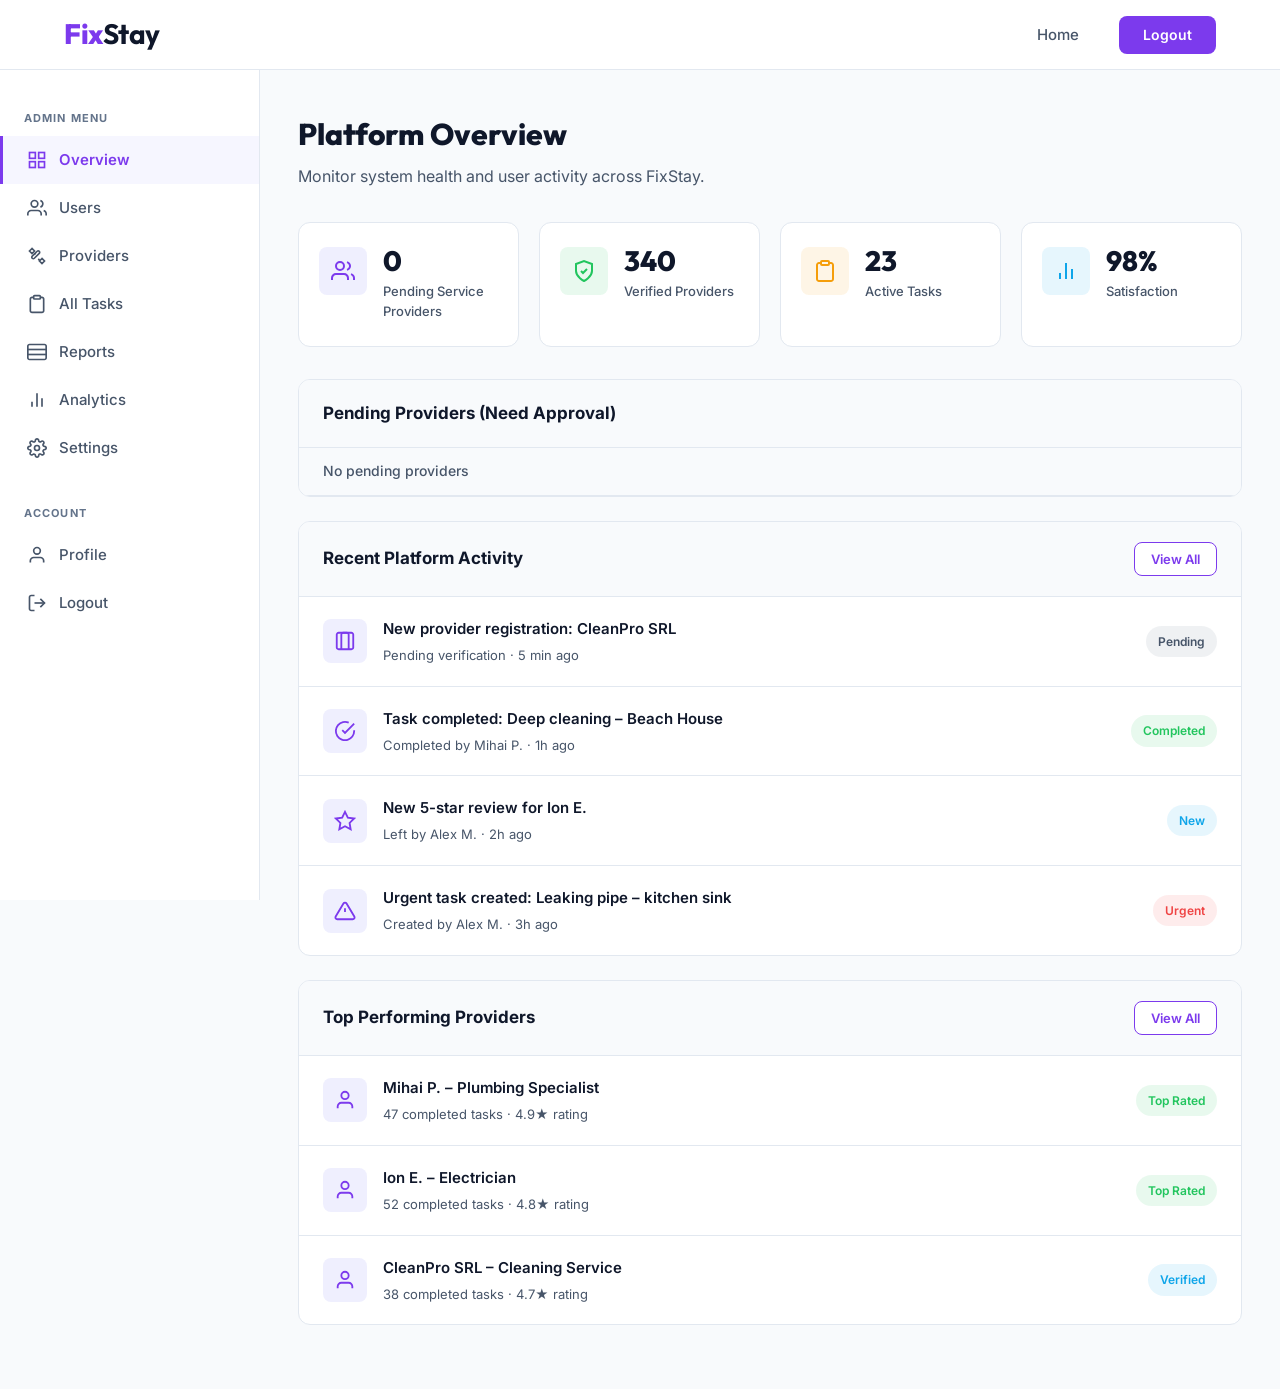
==== commit f79e632c: "added picture compatiblity on the form" ====
--- a/dashboard-admin.html
+++ b/dashboard-admin.html
@@ -130,8 +130,8 @@
                             </svg>
                         </div>
                         <div>
-                            <div class="dash-stat-num">847</div>
-                            <div class="dash-stat-label">Total Users</div>
+                            <div class="dash-stat-num" id="pendingCount">0</div>
+                            <div class="dash-stat-label">Pending Service Providers</div>
                         </div>
                     </div>
                     <div class="dash-stat">
@@ -174,6 +174,16 @@
                     </div>
                 </div>
 
+                <div class="dash-panel">
+                    <div class="dash-panel-header">
+                        <h3>Pending Providers (Need Approval)</h3>
+                    </div>
+                    <div id="pendingAlert" class="pending-alert">No pending providers</div>
+                    <div id="providersList" class="task-list">
+                        <!-- Filled dynamically -->
+                    </div>
+                </div>
+
                 <!-- Recent Activity -->
                 <div class="dash-panel">
                     <div class="dash-panel-header">
@@ -294,18 +304,6 @@
                 </div>
 
                 <!--s1-->
-                <div class="dash-panel">
-                    <div class="dash-panel-header">
-                        <h3>Pending Providers (Need Approval)</h3>
-                    </div>
-
-                    <div id="providersList" class="task-list">
-                        <!-- Filled dynamically -->
-                    </div>
-                </div>
-
-
-
             </main>
         </div>
     </div>
@@ -346,6 +344,22 @@
                 </div>
             `;
         });
+
+        // Update pending count
+        const count = providers.length;
+        const countElement = document.getElementById("pendingCount");
+        const alertElement = document.getElementById("pendingAlert");
+
+        countElement.textContent = count;
+        if (count === 0) {
+            countElement.classList.remove("red");
+            alertElement.textContent = "No pending providers";
+            alertElement.classList.remove("red");
+        } else {
+            countElement.classList.add("red");
+            alertElement.textContent = `${count} pending provider${count > 1 ? 's' : ''}`;
+            alertElement.classList.add("red");
+        }
     }
 
     async function approveProvider(id) {
--- a/style/style.css
+++ b/style/style.css
@@ -899,6 +899,9 @@
     line-height: 1;
     font-family: 'Outfit', sans-serif;
 }
+.dash-stat-num.red {
+    color: var(--danger);
+}
 .dash-stat-label {
     font-size: 0.8125rem;
     color: var(--text-light);
@@ -924,6 +927,18 @@
     font-size: 1.0625rem;
     font-weight: 700;
     color: var(--text);
+}
+.pending-alert {
+    padding: 0.75rem 1.5rem;
+    background: var(--off-white);
+    border-bottom: 1px solid var(--border);
+    font-size: 0.875rem;
+    font-weight: 500;
+    color: var(--text-light);
+}
+.pending-alert.red {
+    color: var(--danger);
+    font-weight: 600;
 }
 .btn-sm {
     padding: 0.5rem 1rem;
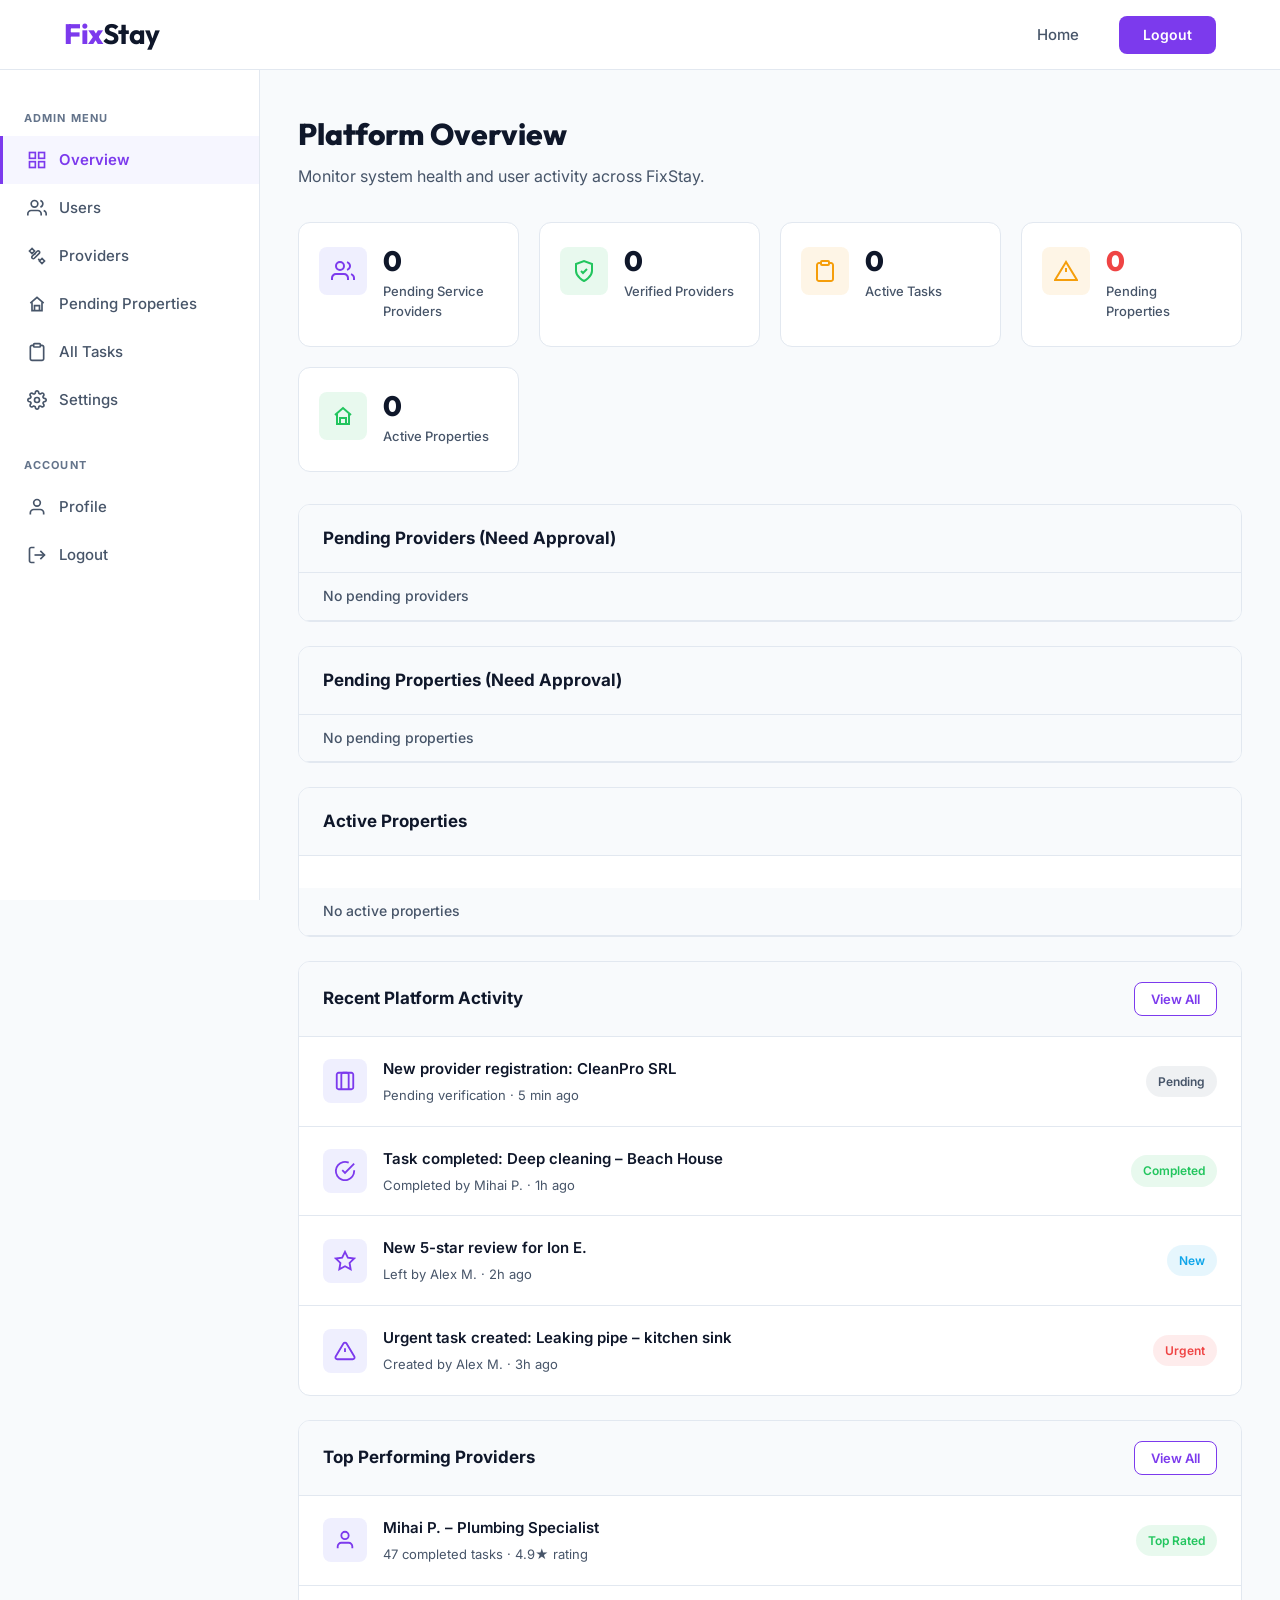
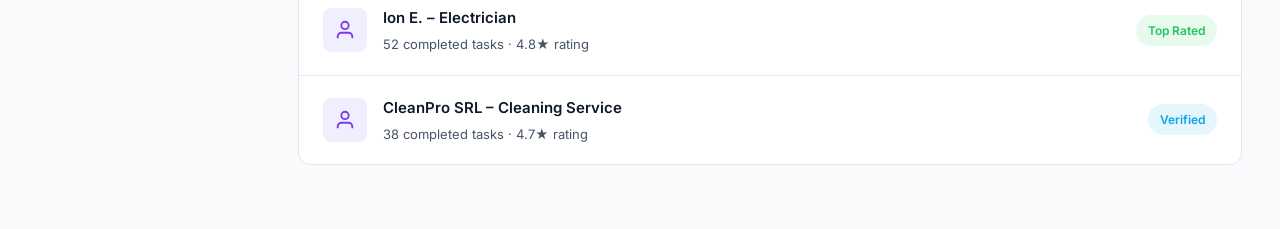
==== commit 3a9f92c6: "fixed frontend, added accept and reject state for properties, added delete functionability for hosts" ====
--- a/dashboard-admin.html
+++ b/dashboard-admin.html
@@ -6,6 +6,88 @@
     <meta name="viewport" content="width=device-width, initial-scale=1.0">
     <title>FixStay – Admin Dashboard</title>
     <link rel="stylesheet" href="style/style.css">
+    <style>
+        .property-grid {
+            display: grid;
+            grid-template-columns: repeat(auto-fill, minmax(320px, 1fr));
+            gap: 16px;
+            padding: 16px;
+        }
+
+        .property-card {
+            display: grid;
+            grid-template-columns: 120px 1fr;
+            gap: 14px;
+            align-items: center;
+            padding: 16px;
+            border-bottom: 1px solid var(--border);
+        }
+
+        .property-card:last-child {
+            border-bottom: none;
+        }
+
+        .property-card:hover {
+            background: var(--off-white);
+        }
+
+        .property-thumb {
+            width: 120px;
+            height: 88px;
+            border-radius: 12px;
+            object-fit: cover;
+            background: #edf2f7;
+        }
+
+        .property-body {
+            min-width: 0;
+        }
+
+        .property-title {
+            font-size: 0.98rem;
+            font-weight: 700;
+            color: var(--text);
+            margin-bottom: 4px;
+        }
+
+        .property-meta {
+            font-size: 0.86rem;
+            color: var(--text-light);
+            margin-bottom: 10px;
+        }
+
+        .property-actions {
+            display: flex;
+            gap: 10px;
+            flex-wrap: wrap;
+        }
+
+        .btn-sm.accept {
+            background: #16a34a;
+            color: #fff;
+            border-color: #16a34a;
+        }
+
+        .btn-sm.accept:hover {
+            background: #15803d;
+            color: #fff;
+        }
+
+        .btn-sm.reject {
+            background: #dc2626;
+            color: #fff;
+            border-color: #dc2626;
+        }
+
+        .btn-sm.reject:hover {
+            background: #b91c1c;
+            color: #fff;
+        }
+
+        .section-anchor {
+            scroll-margin-top: 110px;
+        }
+    </style>
 </head>
 
 <body>
@@ -56,6 +138,14 @@
                     </svg>
                     Providers
                 </a>
+                <a class="sidebar-item" href="#pendingPropertiesSection">
+                    <svg viewBox="0 0 24 24" xmlns="http://www.w3.org/2000/svg">
+                        <path d="M4 11L12 4L20 11" />
+                        <path d="M6 10V20H18V10" />
+                        <path d="M9 20V14H15V20" />
+                    </svg>
+                    Pending Properties
+                </a>
                 <a class="sidebar-item" href="#">
                     <svg viewBox="0 0 24 24" xmlns="http://www.w3.org/2000/svg">
                         <path
@@ -63,23 +153,6 @@
                         <rect x="8" y="2" width="8" height="4" rx="1" />
                     </svg>
                     All Tasks
-                </a>
-                <a class="sidebar-item" href="#">
-                    <svg viewBox="0 0 24 24" xmlns="http://www.w3.org/2000/svg">
-                        <path
-                            d="M3 3H21C21.5304 3 22.0391 3.21071 22.4142 3.58579C22.7893 3.96086 23 4.46957 23 5V19C23 19.5304 22.7893 20.0391 22.4142 20.4142C22.0391 20.7893 21.5304 21 21 21H3C2.46957 21 1.96086 20.7893 1.58579 20.4142C1.21071 20.0391 1 19.5304 1 19V5C1 4.46957 1.21071 3.96086 1.58579 3.58579C1.96086 3.21071 2.46957 3 3 3Z" />
-                        <path d="M1 9H23" />
-                        <path d="M1 15H23" />
-                    </svg>
-                    Reports
-                </a>
-                <a class="sidebar-item" href="#">
-                    <svg viewBox="0 0 24 24" xmlns="http://www.w3.org/2000/svg">
-                        <path d="M18 20V10" />
-                        <path d="M12 20V4" />
-                        <path d="M6 20V14" />
-                    </svg>
-                    Analytics
                 </a>
                 <a class="sidebar-item" href="#">
                     <svg viewBox="0 0 24 24" xmlns="http://www.w3.org/2000/svg">
@@ -142,7 +215,7 @@
                             </svg>
                         </div>
                         <div>
-                            <div class="dash-stat-num">340</div>
+                            <div class="dash-stat-num" id="verifiedProvidersCount">0</div>
                             <div class="dash-stat-label">Verified Providers</div>
                         </div>
                     </div>
@@ -155,21 +228,34 @@
                             </svg>
                         </div>
                         <div>
-                            <div class="dash-stat-num">23</div>
+                            <div class="dash-stat-num" id="activeTasksCount">0</div>
                             <div class="dash-stat-label">Active Tasks</div>
                         </div>
                     </div>
                     <div class="dash-stat">
-                        <div class="dash-stat-icon secondary">
+                        <div class="dash-stat-icon warning">
                             <svg viewBox="0 0 24 24" xmlns="http://www.w3.org/2000/svg">
-                                <path d="M18 20V10" />
-                                <path d="M12 20V4" />
-                                <path d="M6 20V14" />
+                                <path d="M12 3L1 21H23L12 3Z" />
+                                <path d="M12 9V13" />
+                                <path d="M12 17H12.01" />
                             </svg>
                         </div>
                         <div>
-                            <div class="dash-stat-num">98%</div>
-                            <div class="dash-stat-label">Satisfaction</div>
+                            <div class="dash-stat-num red" id="pendingPropertiesCount">0</div>
+                            <div class="dash-stat-label">Pending Properties</div>
+                        </div>
+                    </div>
+                    <div class="dash-stat">
+                        <div class="dash-stat-icon success">
+                            <svg viewBox="0 0 24 24" xmlns="http://www.w3.org/2000/svg">
+                                <path d="M4 11L12 4L20 11" />
+                                <path d="M6 10V20H18V10" />
+                                <path d="M9 20V14H15V20" />
+                            </svg>
+                        </div>
+                        <div>
+                            <div class="dash-stat-num" id="activePropertiesCount">0</div>
+                            <div class="dash-stat-label">Active Properties</div>
                         </div>
                     </div>
                 </div>
@@ -182,6 +268,22 @@
                     <div id="providersList" class="task-list">
                         <!-- Filled dynamically -->
                     </div>
+                </div>
+
+                <div class="dash-panel section-anchor" id="pendingPropertiesSection">
+                    <div class="dash-panel-header">
+                        <h3>Pending Properties (Need Approval)</h3>
+                    </div>
+                    <div id="pendingPropertiesAlert" class="pending-alert">No pending properties</div>
+                    <div id="pendingPropertiesList" class="task-list"></div>
+                </div>
+
+                <div class="dash-panel section-anchor" id="activePropertiesSection">
+                    <div class="dash-panel-header">
+                        <h3>Active Properties</h3>
+                    </div>
+                    <div id="activePropertiesList" class="property-grid"></div>
+                    <div id="activePropertiesEmpty" class="pending-alert">No active properties</div>
                 </div>
 
                 <!-- Recent Activity -->
@@ -309,6 +411,11 @@
     </div>
 
     <script>
+        const adminEmail = sessionStorage.getItem('loggedInEmail')
+            || sessionStorage.getItem('emailAddress')
+            || localStorage.getItem('loggedInEmail')
+            || localStorage.getItem('emailAddress')
+            || localStorage.getItem('email');
         console.log("LOADING PROVIDERS...");
         const hamburger = document.getElementById('hamburger');
         const navMenu = document.getElementById('navMenu');
@@ -317,17 +424,61 @@
             navMenu.classList.toggle('open');
         });
 
+        function getPropertyImage(property) {
+            if (property.imageUrl) {
+                return property.imageUrl;
+            }
+
+            if (property.pictureFileName) {
+                return `http://localhost:8080/uploads/${property.pictureFileName}`;
+            }
+
+            return 'Images/Gemini_Generated_Image_8umfit8umfit8umf.png';
+        }
+
+        function getCityBadge(address) {
+            if (!address) return '';
+            const city = address.trim().toLowerCase();
+            let color, bgColor, borderColor;
+
+            if (city.includes('bucurești') || city.includes('bucharest') || city.includes('bucuresti')) {
+                color = '#1e3a8a'; bgColor = '#dbeafe'; borderColor = '#bfdbfe';
+            } else if (city.includes('cluj')) {
+                color = '#14532d'; bgColor = '#dcfce7'; borderColor = '#bbf7d0';
+            } else if (city.includes('timișoara') || city.includes('timisoara')) {
+                color = '#7c2d12'; bgColor = '#ffedd5'; borderColor = '#fed7aa';
+            } else if (city.includes('iași') || city.includes('iasi')) {
+                color = '#4c1d95'; bgColor = '#ede9fe'; borderColor = '#ddd6fe';
+            } else if (city.includes('brașov') || city.includes('brasov')) {
+                color = '#831843'; bgColor = '#fce7f3'; borderColor = '#fbcfe8';
+            } else if (city.includes('constanța') || city.includes('constanta')) {
+                color = '#0c4a6e'; bgColor = '#e0f2fe'; borderColor = '#bae6fd';
+            } else {
+                color = '#374151'; bgColor = '#f3f4f6'; borderColor = '#e5e7eb';
+            }
+
+            return `<span style="display: inline-block; padding: 2px 8px; border-radius: 6px; font-size: 0.75rem; font-weight: 600; color: ${color}; background-color: ${bgColor}; border: 1px solid ${borderColor};">${address}</span>`;
+        }
+
+        function getPropertyHostEmail(property) {
+            return property.hostEmail || property.hostEmailAddress || property.host?.emailAddress || 'Unknown host';
+        }
+
+        async function renderPropertyLists() {
+            await Promise.all([loadPendingProperties(), loadActiveProperties()]);
+        }
+
         async function loadPendingProviders() {
-        //http://localhost:8080/admin/providers/pending
-        //const res = await fetch("http://localhost:8080/api/admin/providers/pending");
-        const res = await fetch("http://localhost:8080/api/admin/providers/pending");
-        const providers = await res.json();
-
-        const container = document.getElementById("providersList");
-        container.innerHTML = "";
-
-        providers.forEach(p => {
-            container.innerHTML += `
+            //http://localhost:8080/admin/providers/pending
+            //const res = await fetch("http://localhost:8080/api/admin/providers/pending");
+            const res = await fetch("http://localhost:8080/api/admin/providers/pending");
+            const providers = await res.json();
+
+            const container = document.getElementById("providersList");
+            container.innerHTML = "";
+
+            providers.forEach(p => {
+                container.innerHTML += `
                 <div class="task-item">
                     <div class="task-info">
                         <div class="task-title">
@@ -341,39 +492,175 @@
                     <button class="btn-sm" onclick="approveProvider(${p.id})">
                         Approve
                     </button>
+                    <button class="btn-sm reject" onclick="rejectProvider(${p.id})">
+                        Reject
+                    </button>
                 </div>
             `;
-        });
-
-        // Update pending count
-        const count = providers.length;
-        const countElement = document.getElementById("pendingCount");
-        const alertElement = document.getElementById("pendingAlert");
-
-        countElement.textContent = count;
-        if (count === 0) {
-            countElement.classList.remove("red");
-            alertElement.textContent = "No pending providers";
-            alertElement.classList.remove("red");
-        } else {
+            });
+
+            // Update pending count
+            const count = providers.length;
+            const countElement = document.getElementById("pendingCount");
+            const alertElement = document.getElementById("pendingAlert");
+
+            countElement.textContent = count;
+            if (count === 0) {
+                countElement.classList.remove("red");
+                alertElement.textContent = "No pending providers";
+                alertElement.classList.remove("red");
+            } else {
+                countElement.classList.add("red");
+                alertElement.textContent = `${count} pending provider${count > 1 ? 's' : ''}`;
+                alertElement.classList.add("red");
+            }
+        }
+
+        async function loadPendingProperties() {
+            const response = await fetch("http://localhost:8080/api/properties/admin/get-pending-properties");
+            const properties = await response.json();
+
+            const container = document.getElementById("pendingPropertiesList");
+            const alertElement = document.getElementById("pendingPropertiesAlert");
+            const countElement = document.getElementById("pendingPropertiesCount");
+
+            container.innerHTML = "";
+            countElement.textContent = properties.length;
+
+            if (properties.length === 0) {
+                countElement.classList.remove("red");
+                alertElement.textContent = "No pending properties";
+                alertElement.classList.remove("red");
+                return;
+            }
+
             countElement.classList.add("red");
-            alertElement.textContent = `${count} pending provider${count > 1 ? 's' : ''}`;
+            alertElement.textContent = `${properties.length} pending propert${properties.length === 1 ? 'y' : 'ies'}`;
             alertElement.classList.add("red");
-        }
-    }
-
-    async function approveProvider(id) {
-        await fetch(`http://localhost:8080/api/admin/providers/${id}/approve`, {
-            method: "PUT"
-        });
-
-        loadPendingProviders();
-    }
-
-    // 👇 AUTO LOAD ON PAGE OPEN
-    window.onload = loadPendingProviders;
+
+            properties.forEach(property => {
+                container.innerHTML += `
+                    <div class="property-card">
+                        <img class="property-thumb" src="${getPropertyImage(property)}" alt="${property.name}">
+                        <div class="property-body">
+                            <div class="property-title" style="color: #374151;"><span style="color: #6b7280; font-weight: normal; font-size: 0.9rem;">Name:</span> ${property.name}</div>
+                            <div class="property-meta" style="margin-bottom:6px; display: flex; align-items: center; gap: 6px;"><span style="color: #6b7280; font-size: 0.9rem;">Address:</span> ${getCityBadge(property.address)}</div>
+                            <div class="property-meta" style="margin-top:-4px; margin-bottom:10px;"><span style="color: #6b7280; font-size: 0.9rem;">Host Email:  </span>${getPropertyHostEmail(property)}</div>
+                            <div class="property-actions">
+                                <button class="btn-sm accept" onclick="updatePropertyStatus(${property.id}, 'APPROVED')">Accept</button>
+                                <button class="btn-sm reject" onclick="updatePropertyStatus(${property.id}, 'REJECTED')">Reject</button>
+                            </div>
+                        </div>
+                    </div>
+                `;
+            });
+        }
+
+        async function loadActiveProperties() {
+            const response = await fetch("http://localhost:8080/api/properties/all");
+            const properties = await response.json();
+
+            const container = document.getElementById("activePropertiesList");
+            const emptyState = document.getElementById("activePropertiesEmpty");
+            const countElement = document.getElementById("activePropertiesCount");
+
+            container.innerHTML = "";
+            countElement.textContent = properties.length;
+
+            if (properties.length === 0) {
+                emptyState.style.display = "block";
+                return;
+            }
+
+            emptyState.style.display = "none";
+
+            properties.forEach(property => {
+                container.innerHTML += `
+                    <div class="dash-panel" style="margin-bottom: 0; overflow: hidden; border: 1px solid var(--border);">
+                        <img src="${getPropertyImage(property)}" alt="${property.name}" style="width: 100%; height: 180px; object-fit: cover; display: block;">
+                        <div style="padding: 14px 16px;">
+                            <div class="property-title" style="color: #374151;"><span style="color: #6b7280; font-weight: normal; font-size: 0.9rem;">Name:</span> ${property.name}</div>
+                            <div class="property-meta" style="margin-bottom:6px; display: flex; align-items: center; gap: 6px;"><span style="color: #6b7280; font-size: 0.9rem;">Address:</span> ${getCityBadge(property.address)}</div>
+                            <div class="property-meta" style="margin-top:-4px;">${getPropertyHostEmail(property)}</div>
+                            <div style="font-weight: 700; color: var(--primary);">${property.pricePerNight ?? 0} EURO / night</div>
+                        </div>
+                    </div>
+                `;
+            });
+        }
+
+        async function updatePropertyStatus(propertyId, propertyStatus) {
+            if (!adminEmail) {
+                alert("Admin email is missing. Please log in again.");
+                return;
+            }
+
+            const response = await fetch(`http://localhost:8080/api/properties/admin/update-property-status/${propertyId}?propertyStatus=${encodeURIComponent(propertyStatus)}&adminEmail=${encodeURIComponent(adminEmail)}`, {
+                method: "POST"
+            });
+
+            if (!response.ok) {
+                const message = await response.text();
+                alert(message);
+                return;
+            }
+
+            const message = await response.text();
+            alert(message);
+            await renderPropertyLists();
+        }
+
+        async function approveProvider(id) {
+            const response = await fetch(`http://localhost:8080/api/admin/providers/${id}/approve`, {
+                method: "POST"
+            });
+
+            if (!response.ok) {
+                alert(await response.text());
+                return;
+            }
+
+            await loadPendingProviders();
+        }
+
+        async function rejectProvider(id) {
+            const response = await fetch(`http://localhost:8080/api/admin/providers/${id}/reject`, {
+                method: "POST"
+            });
+
+            if (!response.ok) {
+                alert(await response.text());
+                return;
+            }
+
+            await loadPendingProviders();
+        }
+
+        async function loadAdminStats() {
+            try {
+                const providersRes = await fetch("http://localhost:8080/api/admin/providers/verified");
+                if (providersRes.ok) {
+                    const providers = await providersRes.json();
+                    document.getElementById('verifiedProvidersCount').textContent = providers.length;
+                }
+
+                const tasksRes = await fetch("http://localhost:8080/api/admin/tasks/active");
+                if (tasksRes.ok) {
+                    const tasks = await tasksRes.json();
+                    document.getElementById('activeTasksCount').textContent = tasks.length;
+                }
+            } catch (error) {
+                console.error("Error fetching stats:", error);
+            }
+        }
+
+        // 👇 AUTO LOAD ON PAGE OPEN
+        window.onload = () => {
+            loadPendingProviders();
+            renderPropertyLists();
+            loadAdminStats();
+        };
     </script>
-    <script src="admin.js"></script>
 </body>
 
 </html>
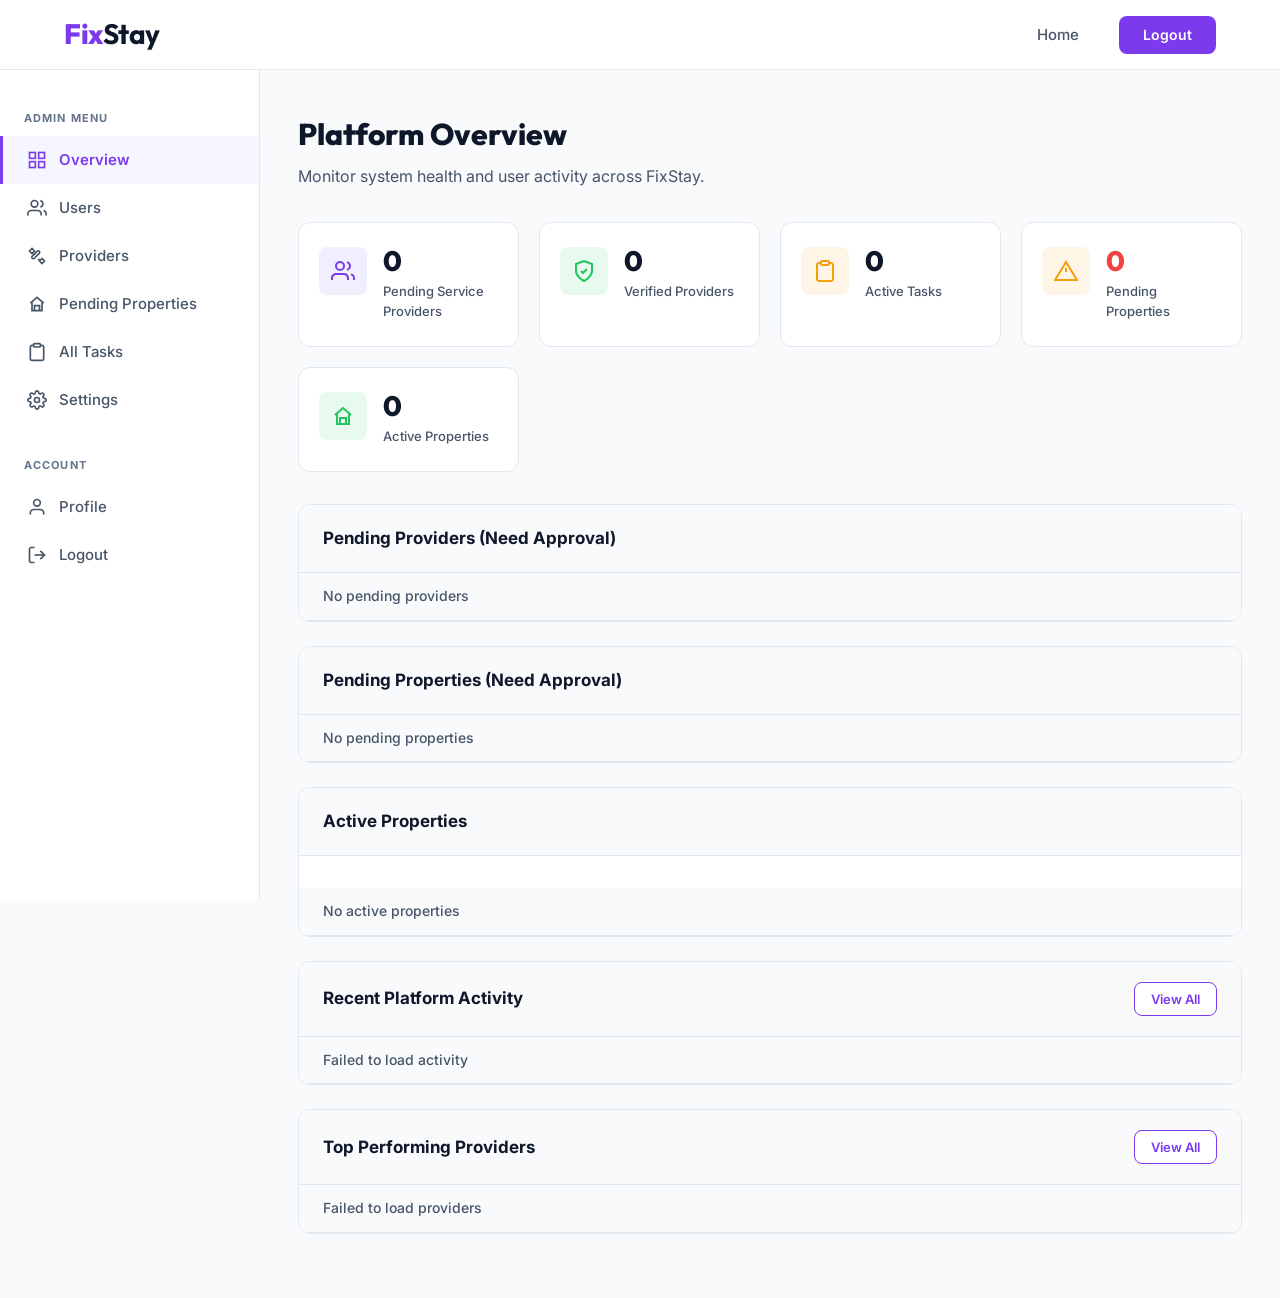
==== commit ebf7105d: "final demo enabled rating feature, terminating your stay ..." ====
--- a/dashboard-admin.html
+++ b/dashboard-admin.html
@@ -146,7 +146,7 @@
                     </svg>
                     Pending Properties
                 </a>
-                <a class="sidebar-item" href="#">
+                <a class="sidebar-item" href="#recentActivitySection">
                     <svg viewBox="0 0 24 24" xmlns="http://www.w3.org/2000/svg">
                         <path
                             d="M16 4H18C18.5304 4 19.0391 4.21071 19.4142 4.58579C19.7893 4.96086 20 5.46957 20 6V20C20 20.5304 19.7893 21.0391 19.4142 21.4142C19.0391 21.7893 18.5304 22 18 22H6C5.46957 22 4.96086 21.7893 4.58579 21.4142C4.21071 21.0391 4 20.5304 4 20V6C4 5.46957 4.21071 4.96086 4.58579 4.58579C4.96086 4.21071 5.46957 4 6 4H8" />
@@ -287,69 +287,13 @@
                 </div>
 
                 <!-- Recent Activity -->
-                <div class="dash-panel">
+                <div class="dash-panel" id="recentActivitySection">
                     <div class="dash-panel-header">
                         <h3>Recent Platform Activity</h3>
                         <button class="btn-sm outline">View All</button>
                     </div>
-                    <div class="task-list">
-                        <div class="task-item">
-                            <div class="task-icon">
-                                <svg viewBox="0 0 24 24" xmlns="http://www.w3.org/2000/svg">
-                                    <path
-                                        d="M16 21V5C16 4.46957 15.7893 3.96086 15.4142 3.58579C15.0391 3.21071 14.5304 3 14 3H10C9.46957 3 8.96086 3.21071 8.58579 3.58579C8.21071 3.96086 8 4.46957 8 5V21" />
-                                    <path
-                                        d="M3 5C3 4.46957 3.21071 3.96086 3.58579 3.58579C3.96086 3.21071 4.46957 3 5 3H19C19.5304 3 20.0391 3.21071 20.4142 3.58579C20.7893 3.96086 21 4.46957 21 5V19C21 19.5304 20.7893 20.0391 20.4142 20.4142C20.0391 20.7893 19.5304 21 19 21H5C4.46957 21 3.96086 20.7893 3.58579 20.4142C3.21071 20.0391 3 19.5304 3 19V5Z" />
-                                </svg>
-                            </div>
-                            <div class="task-info">
-                                <div class="task-title">New provider registration: CleanPro SRL</div>
-                                <div class="task-meta">Pending verification · 5 min ago</div>
-                            </div>
-                            <span class="badge pending">Pending</span>
-                        </div>
-                        <div class="task-item">
-                            <div class="task-icon">
-                                <svg viewBox="0 0 24 24" xmlns="http://www.w3.org/2000/svg">
-                                    <path
-                                        d="M22 11.08V12C21.9988 14.1564 21.3005 16.2547 20.0093 17.9818C18.7182 19.709 16.9033 20.9725 14.8354 21.5839C12.7674 22.1953 10.5573 22.1219 8.53447 21.3746C6.51168 20.6273 4.78465 19.2461 3.61096 17.4371C2.43727 15.628 1.87979 13.4881 2.02168 11.3363C2.16356 9.18455 2.99721 7.13631 4.39828 5.49706C5.79935 3.85781 7.69279 2.71537 9.79619 2.24013C11.8996 1.7649 14.1003 1.98232 16.07 2.85999" />
-                                    <path d="M22 4L12 14.01L9 11.01" />
-                                </svg>
-                            </div>
-                            <div class="task-info">
-                                <div class="task-title">Task completed: Deep cleaning – Beach House</div>
-                                <div class="task-meta">Completed by Mihai P. · 1h ago</div>
-                            </div>
-                            <span class="badge done">Completed</span>
-                        </div>
-                        <div class="task-item">
-                            <div class="task-icon">
-                                <svg viewBox="0 0 24 24" xmlns="http://www.w3.org/2000/svg">
-                                    <path
-                                        d="M12 2L15.09 8.26L22 9.27L17 14.14L18.18 21.02L12 17.77L5.82 21.02L7 14.14L2 9.27L8.91 8.26L12 2Z" />
-                                </svg>
-                            </div>
-                            <div class="task-info">
-                                <div class="task-title">New 5-star review for Ion E.</div>
-                                <div class="task-meta">Left by Alex M. · 2h ago</div>
-                            </div>
-                            <span class="badge new">New</span>
-                        </div>
-                        <div class="task-item">
-                            <div class="task-icon">
-                                <svg viewBox="0 0 24 24" xmlns="http://www.w3.org/2000/svg">
-                                    <path
-                                        d="M10.29 3.86L1.82 18C1.64537 18.3024 1.55297 18.6453 1.55199 18.9945C1.55101 19.3437 1.64149 19.6871 1.81442 19.9905C1.98735 20.2939 2.23673 20.5467 2.53771 20.7239C2.83869 20.901 3.18109 20.9962 3.53 21H20.47C20.8189 20.9962 21.1613 20.901 21.4623 20.7239C21.7633 20.5467 22.0127 20.2939 22.1856 19.9905C22.3585 19.6871 22.449 19.3437 22.448 18.9945C22.447 18.6453 22.3546 18.3024 22.18 18L13.71 3.86C13.5317 3.56611 13.2807 3.32312 12.9812 3.15448C12.6817 2.98585 12.3438 2.89725 12 2.89725C11.6562 2.89725 11.3183 2.98585 11.0188 3.15448C10.7193 3.32312 10.4683 3.56611 10.29 3.86Z" />
-                                    <path d="M12 9V13" />
-                                    <path d="M12 17H12.01" />
-                                </svg>
-                            </div>
-                            <div class="task-info">
-                                <div class="task-title">Urgent task created: Leaking pipe – kitchen sink</div>
-                                <div class="task-meta">Created by Alex M. · 3h ago</div>
-                            </div>
-                            <span class="badge urgent">Urgent</span>
-                        </div>
+                    <div class="task-list" id="recentActivityList">
+                        <div class="pending-alert">Loading activity...</div>
                     </div>
                 </div>
 
@@ -359,49 +303,8 @@
                         <h3>Top Performing Providers</h3>
                         <button class="btn-sm outline">View All</button>
                     </div>
-                    <div class="task-list">
-                        <div class="task-item">
-                            <div class="task-icon">
-                                <svg viewBox="0 0 24 24" xmlns="http://www.w3.org/2000/svg">
-                                    <path
-                                        d="M20 21V19C20 17.9391 19.5786 16.9217 18.8284 16.1716C18.0783 15.4214 17.0609 15 16 15H8C6.93913 15 5.92172 15.4214 5.17157 16.1716C4.42143 16.9217 4 17.9391 4 19V21" />
-                                    <circle cx="12" cy="7" r="4" />
-                                </svg>
-                            </div>
-                            <div class="task-info">
-                                <div class="task-title">Mihai P. – Plumbing Specialist</div>
-                                <div class="task-meta">47 completed tasks · 4.9★ rating</div>
-                            </div>
-                            <span class="badge done">Top Rated</span>
-                        </div>
-                        <div class="task-item">
-                            <div class="task-icon">
-                                <svg viewBox="0 0 24 24" xmlns="http://www.w3.org/2000/svg">
-                                    <path
-                                        d="M20 21V19C20 17.9391 19.5786 16.9217 18.8284 16.1716C18.0783 15.4214 17.0609 15 16 15H8C6.93913 15 5.92172 15.4214 5.17157 16.1716C4.42143 16.9217 4 17.9391 4 19V21" />
-                                    <circle cx="12" cy="7" r="4" />
-                                </svg>
-                            </div>
-                            <div class="task-info">
-                                <div class="task-title">Ion E. – Electrician</div>
-                                <div class="task-meta">52 completed tasks · 4.8★ rating</div>
-                            </div>
-                            <span class="badge done">Top Rated</span>
-                        </div>
-                        <div class="task-item">
-                            <div class="task-icon">
-                                <svg viewBox="0 0 24 24" xmlns="http://www.w3.org/2000/svg">
-                                    <path
-                                        d="M20 21V19C20 17.9391 19.5786 16.9217 18.8284 16.1716C18.0783 15.4214 17.0609 15 16 15H8C6.93913 15 5.92172 15.4214 5.17157 16.1716C4.42143 16.9217 4 17.9391 4 19V21" />
-                                    <circle cx="12" cy="7" r="4" />
-                                </svg>
-                            </div>
-                            <div class="task-info">
-                                <div class="task-title">CleanPro SRL – Cleaning Service</div>
-                                <div class="task-meta">38 completed tasks · 4.7★ rating</div>
-                            </div>
-                            <span class="badge new">Verified</span>
-                        </div>
+                    <div class="task-list" id="topProvidersList">
+                        <div class="pending-alert">Loading providers...</div>
                     </div>
                 </div>
 
@@ -452,7 +355,7 @@
             } else if (city.includes('brașov') || city.includes('brasov')) {
                 color = '#831843'; bgColor = '#fce7f3'; borderColor = '#fbcfe8';
             } else if (city.includes('constanța') || city.includes('constanta')) {
-                color = '#0c4a6e'; bgColor = '#e0f2fe'; borderColor = '#bae6fd';
+                color = '#854d0e'; bgColor = '#fef9c3'; borderColor = '#fde68a';
             } else {
                 color = '#374151'; bgColor = '#f3f4f6'; borderColor = '#e5e7eb';
             }
@@ -608,6 +511,7 @@
             const message = await response.text();
             alert(message);
             await renderPropertyLists();
+            await loadAdminStats();
         }
 
         async function approveProvider(id) {
@@ -621,6 +525,7 @@
             }
 
             await loadPendingProviders();
+            await loadAdminStats();
         }
 
         async function rejectProvider(id) {
@@ -634,6 +539,7 @@
             }
 
             await loadPendingProviders();
+            await loadAdminStats();
         }
 
         async function loadAdminStats() {
@@ -654,11 +560,154 @@
             }
         }
 
+        async function loadRecentActivity() {
+            const container = document.getElementById("recentActivityList");
+
+            try {
+                const res = await fetch("http://localhost:8080/api/issues/all");
+                if (!res.ok) throw new Error("Failed to fetch issues");
+
+                const issues = await res.json();
+
+                if (issues.length === 0) {
+                    container.innerHTML = '<div class="pending-alert">No activity yet</div>';
+                    return;
+                }
+
+                // Sort by createdAt descending, take top 6
+                const recent = [...issues]
+                    .sort((a, b) => {
+                        const dateA = a.createdAt ? new Date(a.createdAt) : new Date(0);
+                        const dateB = b.createdAt ? new Date(b.createdAt) : new Date(0);
+                        return dateB - dateA;
+                    })
+                    .slice(0, 6);
+
+                const statusConfig = {
+                    PENDING: { label: "Pending", cls: "pending" },
+                    OPEN: { label: "Open", cls: "new" },
+                    IN_PROGRESS: { label: "In Progress", cls: "urgent" },
+                    RESOLVED: { label: "Resolved", cls: "done" }
+                };
+
+                function timeAgo(dateStr) {
+                    if (!dateStr) return "some time ago";
+                    const now = new Date();
+                    const then = new Date(dateStr);
+                    const diffMs = now - then;
+                    const diffMins = Math.floor(diffMs / 60000);
+                    if (diffMins < 1) return "just now";
+                    if (diffMins < 60) return `${diffMins} min ago`;
+                    const diffHours = Math.floor(diffMins / 60);
+                    if (diffHours < 24) return `${diffHours}h ago`;
+                    const diffDays = Math.floor(diffHours / 24);
+                    return `${diffDays}d ago`;
+                }
+
+                const taskIcon = `
+            <svg viewBox="0 0 24 24" xmlns="http://www.w3.org/2000/svg">
+                <path d="M16 4H18C18.5304 4 19.0391 4.21071 19.4142 4.58579C19.7893 4.96086 20 5.46957 20 6V20C20 20.5304 19.7893 21.0391 19.4142 21.4142C19.0391 21.7893 18.5304 22 18 22H6C5.46957 22 4.96086 21.7893 4.58579 21.4142C4.21071 21.0391 4 20.5304 4 20V6C4 5.46957 4.21071 4.96086 4.58579 4.58579C4.96086 4.21071 5.46957 4 6 4H8"/>
+                <rect x="8" y="2" width="8" height="4" rx="1"/>
+            </svg>`;
+
+                container.innerHTML = recent.map(issue => {
+                    const cfg = statusConfig[issue.status] || { label: issue.status, cls: "pending" };
+
+                    const propertyName = issue.property?.name ?? "Unknown property";
+                    const providerName = issue.provider
+                        ? `${issue.provider.firstName} ${issue.provider.lastName}`
+                        : "Unassigned";
+                    const guestEmail = issue.guest?.emailAddress ?? "Unknown";
+                    const when = timeAgo(issue.createdAt);
+
+                    return `
+                <div class="task-item">
+                    <div class="task-icon">${taskIcon}</div>
+                    <div class="task-info">
+                        <div class="task-title">${issue.title}</div>
+                        <div class="task-meta">
+                            <strong>Property:</strong> ${propertyName}
+                            &nbsp;·&nbsp;
+                            <strong>Provider:</strong> ${providerName}
+                            &nbsp;·&nbsp;
+                            <strong>By:</strong> ${guestEmail}
+                            &nbsp;·&nbsp;
+                            ${when}
+                        </div>
+                    </div>
+                    <span class="badge ${cfg.cls}">${cfg.label}</span>
+                </div>
+            `;
+                }).join("");
+
+            } catch (err) {
+                console.error("Error loading activity:", err);
+                container.innerHTML = '<div class="pending-alert">Failed to load activity</div>';
+            }
+        }
+
+        async function loadTopProviders() {
+            const container = document.getElementById("topProvidersList");
+
+            try {
+                const res = await fetch("http://localhost:8080/api/admin/providers/top-performing");
+                if (!res.ok) throw new Error("Failed to fetch providers");
+
+                const providers = await res.json();
+
+                if (providers.length === 0) {
+                    container.innerHTML = '<div class="pending-alert">No verified providers yet</div>';
+                    return;
+                }
+
+                const providerIcon = `
+            <svg viewBox="0 0 24 24" xmlns="http://www.w3.org/2000/svg">
+                <path d="M20 21V19C20 17.9391 19.5786 16.9217 18.8284 16.1716C18.0783 15.4214 17.0609 15 16 15H8C6.93913 15 5.92172 15.4214 5.17157 16.1716C4.42143 16.9217 4 17.9391 4 19V21"/>
+                <circle cx="12" cy="7" r="4"/>
+            </svg>`;
+
+                container.innerHTML = providers.map((p, index) => {
+                    const hasRating = p.averageRating != null;
+                    const ratingText = hasRating ? `${p.averageRating}★` : "No ratings yet";
+                    const isTop = index === 0 && p.resolvedTasks > 0;
+                    const badgeCls = isTop ? "done" : "new";
+                    const badgeLabel = isTop ? "Top Rated" : "Verified";
+                    const inProgText = p.inProgressTasks > 0
+                        ? ` · ${p.inProgressTasks} in progress` : "";
+
+                    return `
+                <div class="task-item">
+                    <div class="task-icon">${providerIcon}</div>
+                    <div class="task-info">
+                        <div class="task-title">
+                            ${p.firstName} ${p.lastName}
+                        </div>
+                        <div class="task-meta">
+                            ${p.resolvedTasks} completed${inProgText}
+                            &nbsp;·&nbsp;
+                            ${ratingText}
+                            &nbsp;·&nbsp;
+                            ${p.emailAddress}
+                        </div>
+                    </div>
+                    <span class="badge ${badgeCls}">${badgeLabel}</span>
+                </div>
+            `;
+                }).join("");
+
+            } catch (err) {
+                console.error("Error loading top providers:", err);
+                container.innerHTML = '<div class="pending-alert">Failed to load providers</div>';
+            }
+        }
+
         // 👇 AUTO LOAD ON PAGE OPEN
         window.onload = () => {
             loadPendingProviders();
             renderPropertyLists();
             loadAdminStats();
+            loadRecentActivity();
+            loadTopProviders();
         };
     </script>
 </body>
